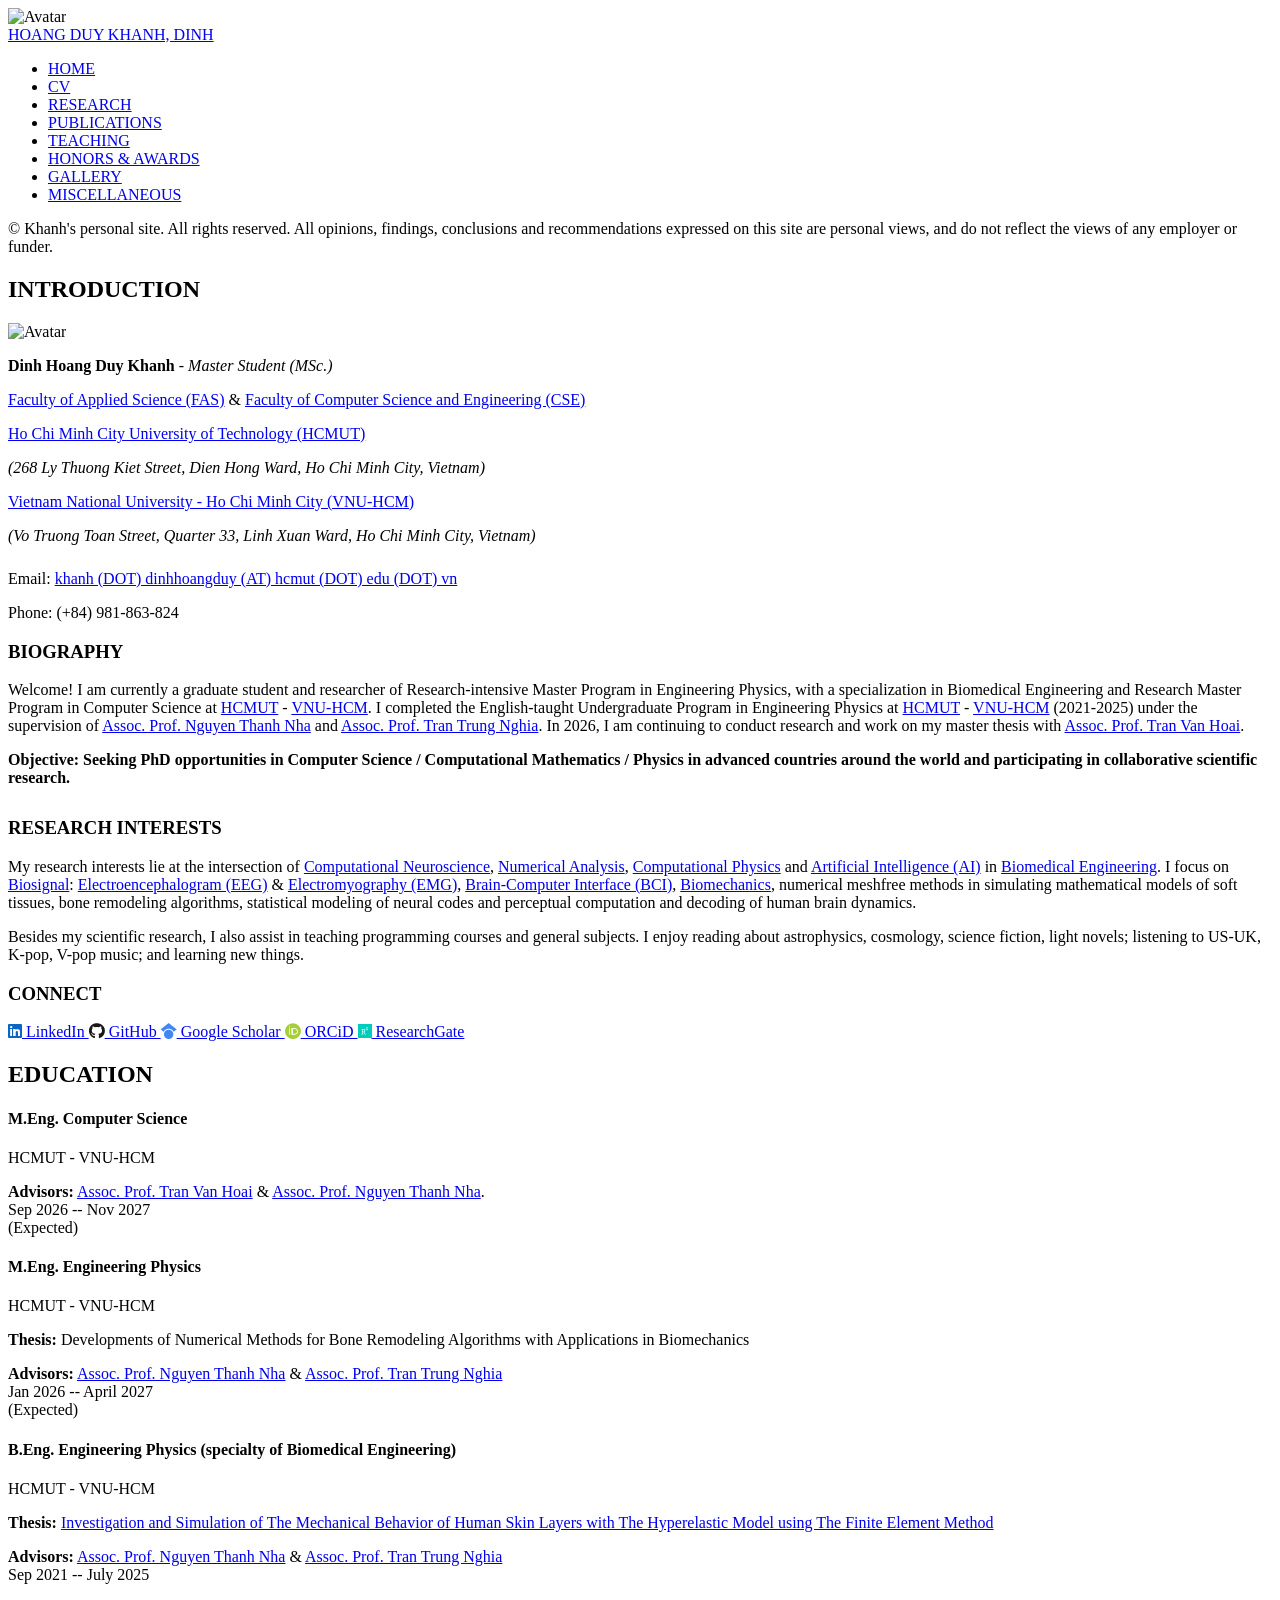
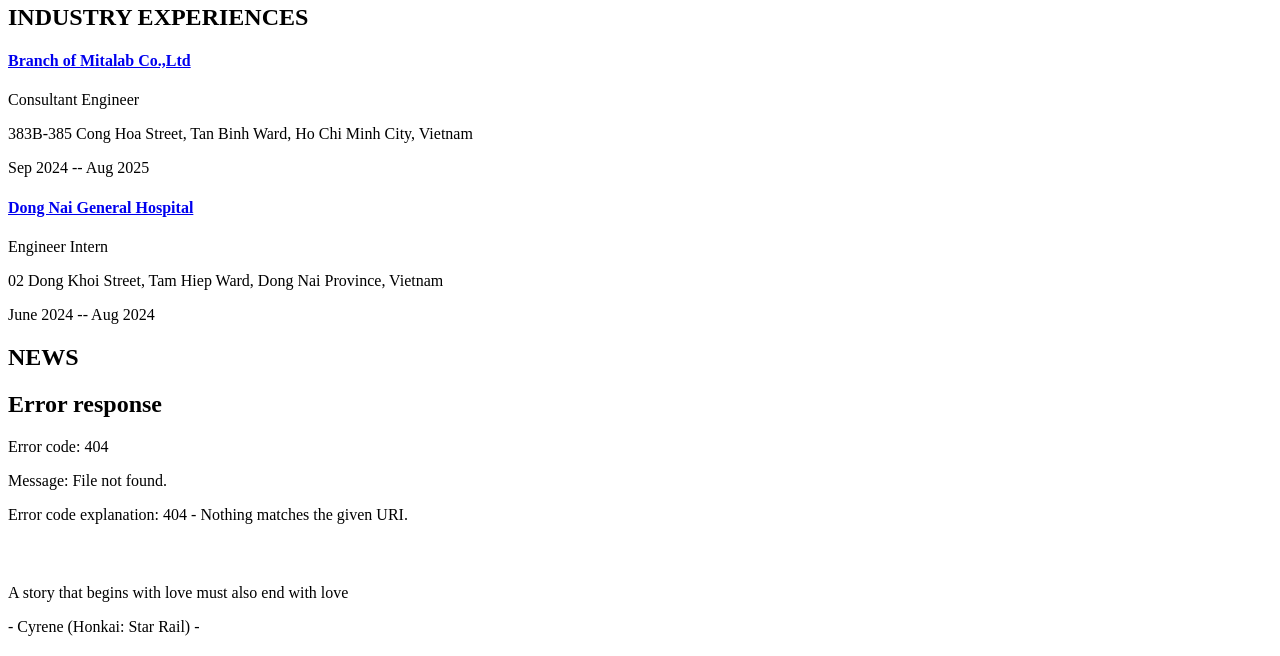
==== index.html @ 76426c6d "Update index.html" ====
<!DOCTYPE html>
<html lang="vi">
<head>
    <title>Hoang Duy Khanh Dinh's Homepage</title>
    <meta property="og:title" content="Hoang Duy Khanh Dinh">
    <meta property="og:site_name" content="Hoang Duy Khanh Dinh's Homepage">
    <meta property="og:type" content="website">
    <script type="application/ld+json">
    {
      "@context" : "https://schema.org",
      "@type" : "WebSite",
      "name" : "Hoang Duy Khanh Dinh",
      "url" : "https://khanhhoangduydinh.github.io/khanhhoangduydinh-website/"
    }
    </script>

    <link rel="icon" href="Images/avatar.jpg" type="image/jpeg">
    <meta name="google-site-verification" content="ZDkmX-LsKsqk2h9xInR3OyR_mqe6OgUbbP7GpZX4Vbw" />
    
    <link rel="stylesheet" href="https://cdnjs.cloudflare.com/ajax/libs/font-awesome/6.5.1/css/all.min.css">
    <link rel="stylesheet" href="style.css">
</head>
<body>

    <div class="wrapper">

        <header class="sidebar">
            <div class="sidebar-avatar">
                <img src="Images/avatar.jpg" alt="Avatar">
            </div>
            <div class="site-title">
                <a href="index.html">HOANG DUY KHANH, DINH</a>
            </div>
            
            <nav class="nav-menu">
                <ul>
                    <li><a href="index.html" class="active-menu">HOME</a></li>
                    <li><a href="cv.html">CV</a></li>
                    <li><a href="research.html">RESEARCH</a></li>
                    <li><a href="publications.html">PUBLICATIONS</a></li>
                    <li><a href="teaching.html">TEACHING</a></li>
                    <li><a href="awards.html">HONORS & AWARDS</a></li>
                    <li><a href="gallery.html">GALLERY</a></li>
                    <li><a href="miscellaneous.html">MISCELLANEOUS</a></li>
                </ul>
            </nav>

            <div class="sidebar-footer">
                <p>&copy; Khanh's personal site. All rights reserved. All opinions, findings, conclusions and recommendations expressed on this site are personal views, and do not reflect the views of any employer or funder.</p>
            </div>
        </header>

<main class="content">
            
            <section id="home" class="section">
                <h2 class="intro-title"><b>INTRODUCTION</b></h2>
                <div class="intro-container">
                    <div class="intro-avatar">
                        <img src="Images/Ava.jpg" alt="Avatar">
                    </div>
                    <div class="intro-content">
                        <p><b>Dinh Hoang Duy Khanh</b> - <i>Master Student (MSc.)</i></p>
                        <p><a href="https://fas.hcmut.edu.vn/"> Faculty of Applied Science (FAS)</a> & <a href="https://cse.hcmut.edu.vn/"> Faculty of Computer Science and Engineering (CSE)</a></p>
                        <p><a href="https://hcmut.edu.vn/en"> Ho Chi Minh City University of Technology (HCMUT)</a></p>
                        <p><i>(268 Ly Thuong Kiet Street, Dien Hong Ward, Ho Chi Minh City, Vietnam)</i></p>
                        <p><a href="https://vnuhcm.edu.vn/en"> Vietnam National University - Ho Chi Minh City (VNU-HCM)</a></p>
                        <p><i>(Vo Truong Toan Street, Quarter 33, Linh Xuan Ward, Ho Chi Minh City, Vietnam)</i></p>

                        <p style="margin-top: 25px;">
                            Email: <a href="mailto:khanh.dinhhoangduy@hcmut.edu.vn">khanh (DOT) dinhhoangduy (AT) hcmut (DOT) edu (DOT) vn</a>
                        </p>
                        <p>Phone: (+84) 981-863-824</p>
                    </div>
                </div>
            </section>
            
            <section id="biography" class="section">          
                <div class="bio-container">
                    <div class="bio-left-content">
                        <h3 class="bio-heading"><b>BIOGRAPHY</b></h3>
                        <p>
                            Welcome! I am currently a graduate student and researcher of Research-intensive Master Program in Engineering Physics, with a specialization in Biomedical Engineering and Research Master Program in Computer Science at <a href="https://hcmut.edu.vn/en">HCMUT</a> - <a href="https://vnuhcm.edu.vn/en"> VNU-HCM</a>. 
                            I completed the English-taught Undergraduate Program in Engineering Physics at <a href="https://hcmut.edu.vn/en">HCMUT</a> - <a href="https://vnuhcm.edu.vn/en"> VNU-HCM</a> (2021-2025) under the supervision of <a href="https://fas.hcmut.edu.vn/personnel/nhanguyen">Assoc. Prof. Nguyen Thanh Nha</a>
                            and <a href="https://fas.hcmut.edu.vn/personnel/ttnghia">Assoc. Prof. Tran Trung Nghia</a>. In 2026, I am continuing to conduct research and work on my master thesis with  <a href="https://scholar.google.com.vn/citations?user=V-UZo0kAAAAJ&hl=en">Assoc. Prof. Tran Van Hoai</a>.
                        </p>
                                    
                        <p>
                            <b>Objective: Seeking PhD opportunities in Computer Science / Computational Mathematics / Physics in advanced countries around the world and participating in collaborative scientific research.</b>
                        </p>
                        
                        <h3 class="bio-heading" style="margin-top: 30px !important;"><b>RESEARCH INTERESTS</b></h3>
                        <p>
                            My research interests lie at the intersection of <a href="https://en.wikipedia.org/wiki/Computational_neuroscience">Computational Neuroscience</a>, <a href="https://en.wikipedia.org/wiki/Numerical_analysis">Numerical Analysis</a>, 
                            <a href="https://en.wikipedia.org/wiki/Computational_physics">Computational Physics</a> and <a href="https://en.wikipedia.org/wiki/Artificial_intelligence">Artificial Intelligence (AI)</a> in <a href="https://en.wikipedia.org/wiki/Biomedical_engineering">Biomedical Engineering</a>. 
                                I focus on <a href="https://en.wikipedia.org/wiki/Biosignal">Biosignal</a>: <a href="https://en.wikipedia.org/wiki/Electroencephalogram">Electroencephalogram (EEG)</a> & <a href="https://en.wikipedia.org/wiki/Electromyography">Electromyography (EMG)</a>, 
                                <a href="https://en.wikipedia.org/wiki/Brain%E2%80%93computer_interface">Brain-Computer Interface (BCI)</a>, <a href="https://en.wikipedia.org/wiki/Biomechanics">Biomechanics</a>, numerical meshfree methods in simulating mathematical models of soft tissues, bone remodeling algorithms, 
                                statistical modeling of neural codes and perceptual computation and decoding of human brain dynamics.
                        </p>
            
                        <p>
                            Besides my scientific research, I also assist in teaching programming courses and general subjects. I enjoy reading about astrophysics, cosmology, science fiction, light novels; listening to US-UK, K-pop, V-pop music; and learning new things.
                        </p>
                    </div> 
                    
                    <div class="bio-right-connect">
                        <h3 class="bio-heading"><b>CONNECT</b></h3>
                        <div class="social-links-list">
                            <a href="https://www.linkedin.com/in/dinhhoangduykhanh2003/" target="_blank" class="social-item">
                                <i class="fab fa-linkedin" style="color: #0a66c2;"></i> LinkedIn
                            </a>
                            <a href="https://github.com/khanhhoangduydinh" target="_blank" class="social-item">
                                <i class="fab fa-github" style="color: #181717;"></i> GitHub
                            </a>
                            <a href="https://scholar.google.com/citations?user=mZ0qwZYAAAAJ&hl=vi&oi=ao" target="_blank" class="social-item">
                                <i class="fab fa-google-scholar" style="color: #4285f4;"></i> Google Scholar
                            </a>
                             <a href="https://orcid.org/0009-0006-5707-9161" target="_blank" class="social-item">
                                <i class="fab fa-orcid" style="color: #A6CE39;"></i> ORCiD
                            </a>
                            <a href="https://www.researchgate.net/profile/Duy-Khanh-Dinh-Hoang?ev=hdr_xprf" target="_blank" class="social-item">
                                <i class="fab fa-researchgate" style="color: #00ccbb;"></i> ResearchGate
                            </a>
                        </div>
                    </div> 
                </div>
            </section>
            
            <section id="education" class="section">
                <h2 class="section-title">EDUCATION</h2>
                
                <div class="edu-item">
                    <div class="edu-info">
                        <h4>M.Eng. Computer Science</h4>
                        <p class="edu-school">HCMUT - VNU-HCM</p>
                        <p class="edu-desc">
                        </p>
                        <div class="edu-desc advisor-wrapper">
                            <span class="advisor-label"><b>Advisors:</b></span>
                            <span class="advisor-names">
                            <a href="https://scholar.google.com.vn/citations?user=V-UZo0kAAAAJ&hl=en">Assoc. Prof. Tran Van Hoai</a> & <a href="https://fas.hcmut.edu.vn/personnel/nhanguyen">Assoc. Prof. Nguyen Thanh Nha</a>.
                            </span>
                        </div>
                    </div>
                    <div class="edu-date">
                        Sep 2026 -- Nov 2027 <br> (Expected)
                    </div>
                </div>
                
                <div class="edu-item">
                    <div class="edu-info">
                        <h4>M.Eng. Engineering Physics</h4>
                        <p class="edu-school">HCMUT - VNU-HCM</p>
                        <p class="edu-desc">
                        <b>Thesis:</b> Developments of Numerical Methods for Bone Remodeling Algorithms with Applications in Biomechanics
                        </p>
                        <div class="edu-desc advisor-wrapper">
                            <span class="advisor-label"><b>Advisors:</b></span>
                            <span class="advisor-names">
                            <a href="https://fas.hcmut.edu.vn/personnel/nhanguyen">Assoc. Prof. Nguyen Thanh Nha</a> & <a href="https://fas.hcmut.edu.vn/personnel/ttnghia">Assoc. Prof. Tran Trung Nghia</a>
                            </span>
                        </div>
                    </div>
                    <div class="edu-date">
                        Jan 2026 -- April 2027 <br> (Expected)
                    </div>
                </div>
                
                <div class="edu-item">
                    <div class="edu-info">
                        <h4>B.Eng. Engineering Physics (specialty of Biomedical Engineering)</h4>
                        <p class="edu-school">HCMUT - VNU-HCM</p>
                        <p class="edu-desc">
                        <b>Thesis:</b> <a href="Documents/Khanh_CP Final_V3.pdf" target="_blank"> Investigation and Simulation of The Mechanical Behavior of Human Skin Layers with The Hyperelastic Model using The Finite Element Method</a>
                        </p>
                        <div class="edu-desc advisor-wrapper">
                            <span class="advisor-label"><b>Advisors:</b></span>
                            <span class="advisor-names">
                            <a href="https://fas.hcmut.edu.vn/personnel/nhanguyen">Assoc. Prof. Nguyen Thanh Nha</a> & <a href="https://fas.hcmut.edu.vn/personnel/ttnghia">Assoc. Prof. Tran Trung Nghia</a>
                            </span>
                        </div>
                    </div>
                    <div class="edu-date">
                        Sep 2021 -- July 2025
                    </div>
                </div>
            </section>
            
            <section id="industry" class="section">
                <h2 class="section-title">INDUSTRY EXPERIENCES</h2>
                
                <div class="edu-item">
                    <div class="edu-info">
                        <h4><a href="https://www.mitalab.com/">Branch of Mitalab Co.,Ltd</a></h4>
                        <p class="edu-school">Consultant Engineer</p>
                        <p class="edu-desc">383B-385 Cong Hoa Street, Tan Binh Ward, Ho Chi Minh City, Vietnam</p>
                    </div>
                    <div class="edu-date">
                        Sep 2024 -- Aug 2025
                    </div>
                </div>
                
                <div class="edu-item">
                    <div class="edu-info">
                        <h4><a href="https://benhviendakhoadongnai.com/">Dong Nai General Hospital</a></h4>
                        <p class="edu-school">Engineer Intern</p>
                        <p class="edu-desc">02 Dong Khoi Street, Tam Hiep Ward, Dong Nai Province, Vietnam</p>
                    </div>
                    <div class="edu-date">
                        June 2024 -- Aug 2024
                    </div>
                </div>
            </section>
            
            <section id="news" class="section">          
                <h2 class="section-title">NEWS</h2>
                <div id="news-container">
                    <p><i>Loading news...</i></p>
                </div>
            </section>
            
            <div style="margin-top: 60px; margin-bottom: 20px;">
                <p class="caption">A story that begins with love must also end with love</p>
                <p class="caption caption-divider">- Cyrene (Honkai: Star Rail) -</p>
            </div>
            
        </main>
    </div>
<script>
        // Lệnh fetch sẽ gọi file news.html và nhét vào cái hộp news-container
        fetch('news.html')
            .then(response => response.text())
            .then(data => {
                document.getElementById('news-container').innerHTML = data;
            })
            .catch(error => {
                document.getElementById('news-container').innerHTML = "<p>Error loading news.</p>";
                console.error('Error fetching news:', error);
            });
    </script>
</body>
</html>
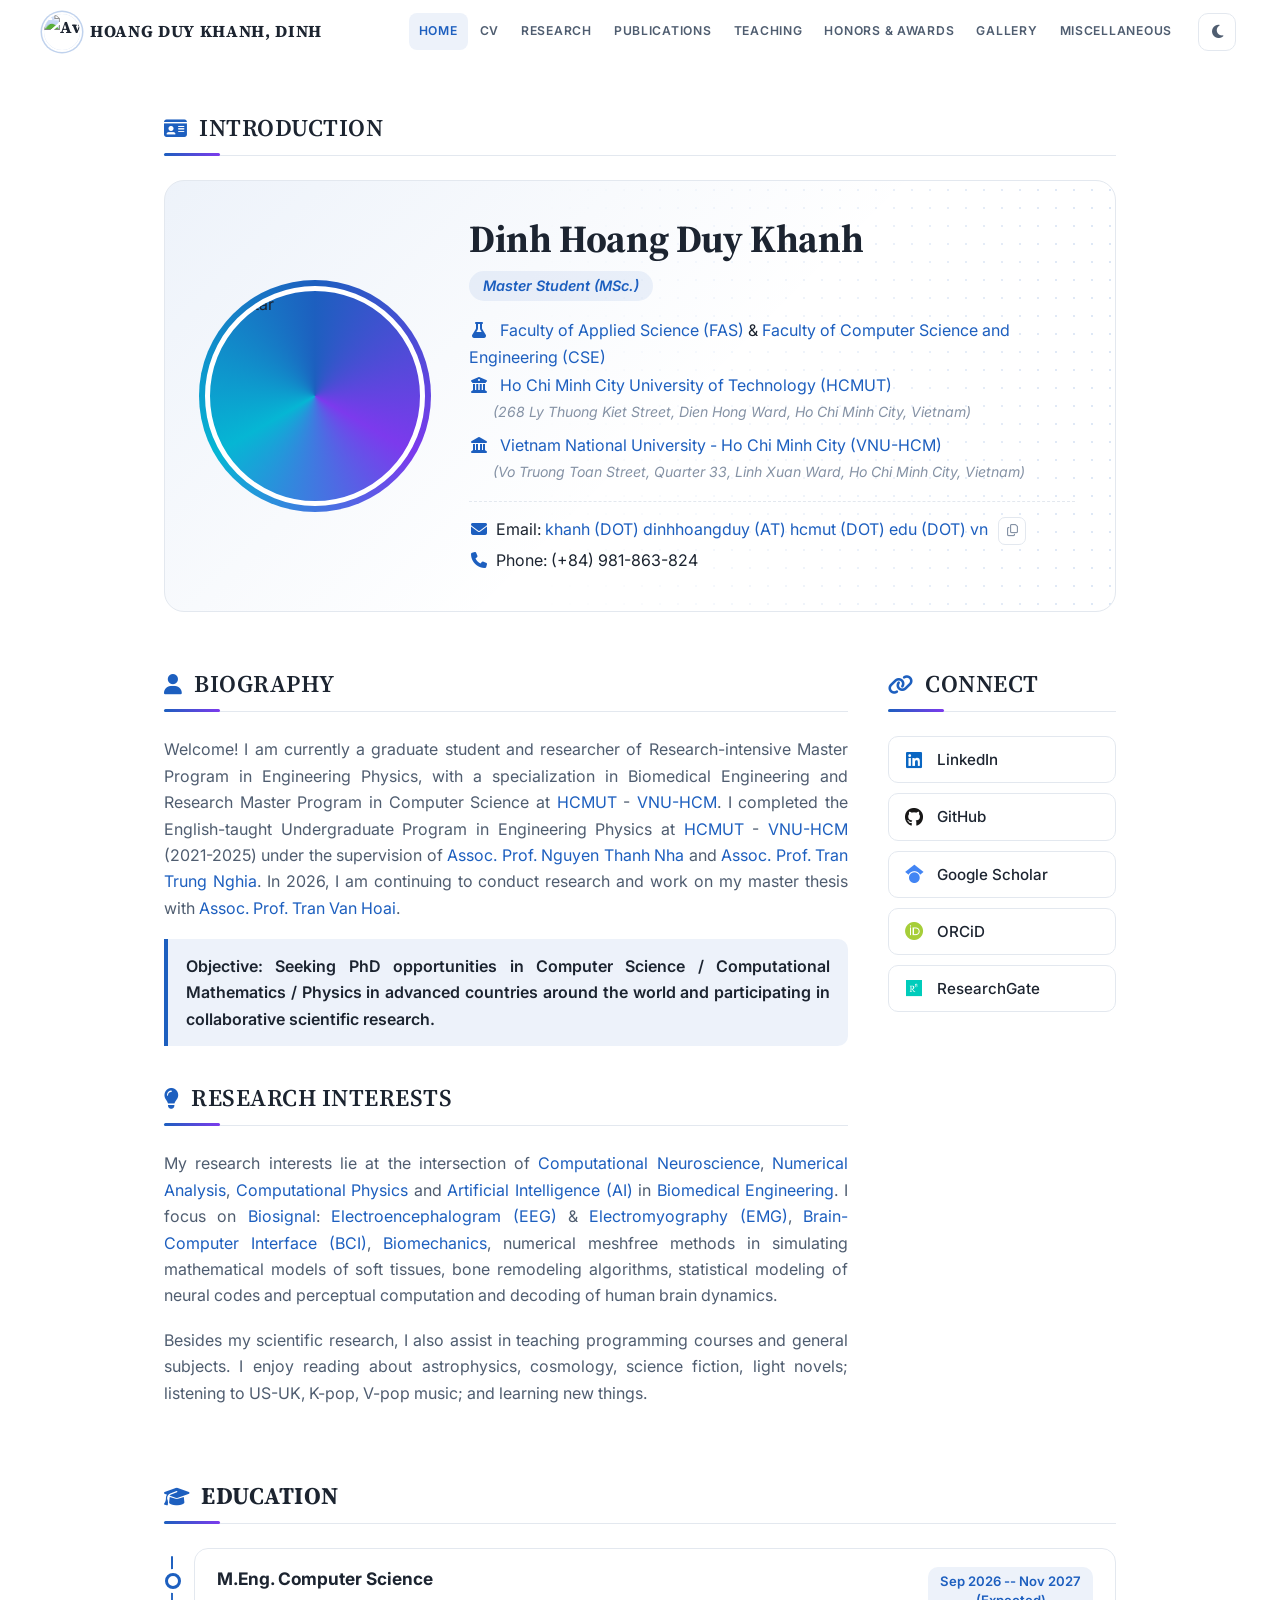
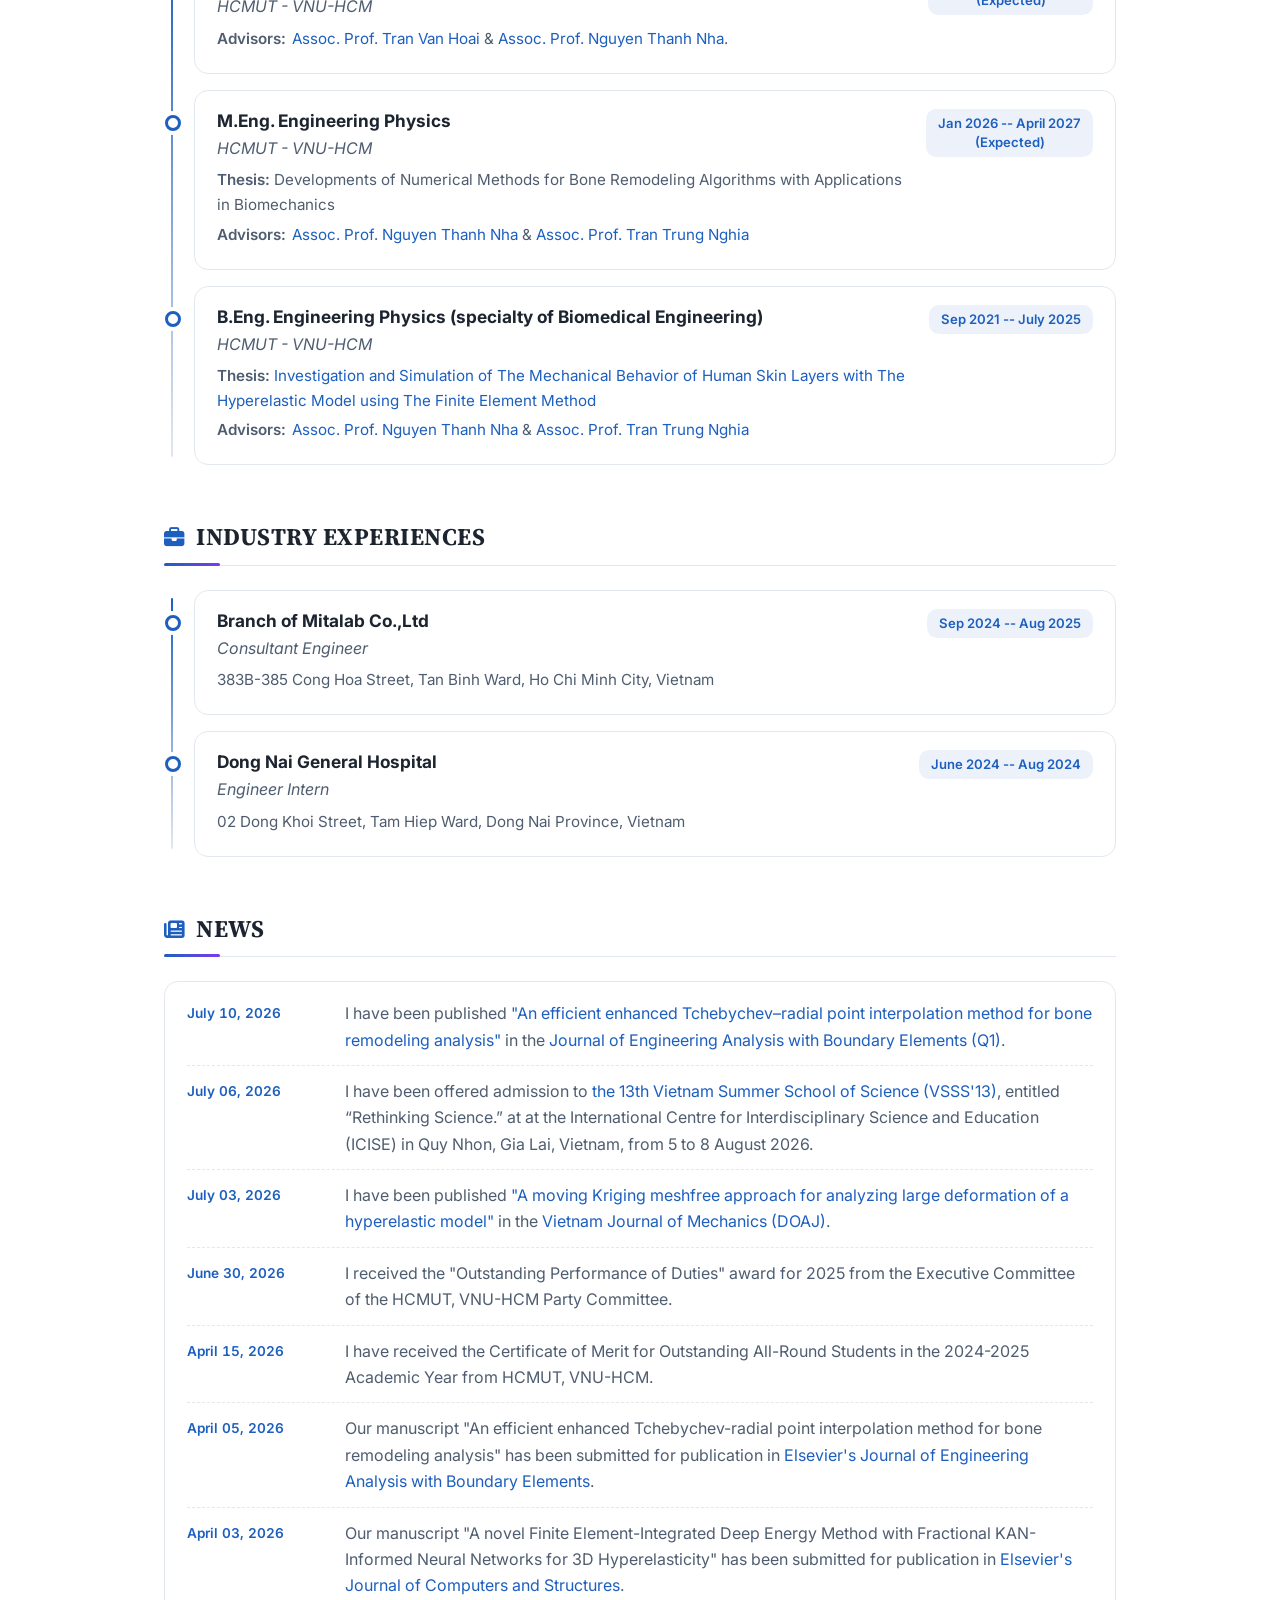
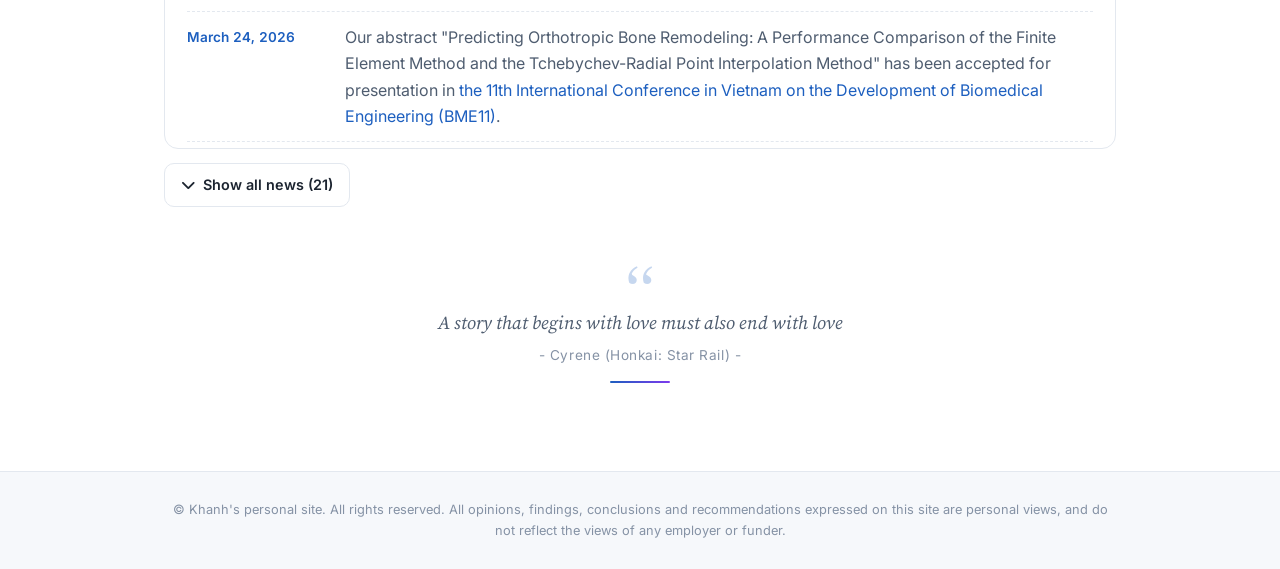
==== commit b027b9bc: "Modernize academic homepage: responsive navbar, dark mode, publication filters, and lightbox" ====
--- a/index.html
+++ b/index.html
@@ -1,243 +1,248 @@
-    <!DOCTYPE html>
-<html lang="vi">
-<head>
-    <title>Hoang Duy Khanh Dinh's Homepage</title>
-    <meta property="og:title" content="Hoang Duy Khanh Dinh">
-    <meta property="og:site_name" content="Hoang Duy Khanh Dinh's Homepage">
-    <meta property="og:type" content="website">
-    <script type="application/ld+json">
-    {
-      "@context" : "https://schema.org",
-      "@type" : "WebSite",
-      "name" : "Hoang Duy Khanh Dinh",
-      "url" : "https://khanhhoangduydinh.github.io/khanhhoangduydinh-website/"
-    }
-    </script>
-
-    <link rel="icon" href="Images/avatar.jpg" type="image/jpeg">
-    <meta name="google-site-verification" content="ZDkmX-LsKsqk2h9xInR3OyR_mqe6OgUbbP7GpZX4Vbw" />
-    
-    <link rel="stylesheet" href="https://cdnjs.cloudflare.com/ajax/libs/font-awesome/6.5.1/css/all.min.css">
-    <link rel="stylesheet" href="style.css">
-</head>
-<body>
-
-    <div class="wrapper">
-
-        <header class="sidebar">
-            <div class="sidebar-avatar">
-                <img src="Images/avatar.jpg" alt="Avatar">
-            </div>
-            <div class="site-title">
-                <a href="index.html">HOANG DUY KHANH, DINH</a>
-            </div>
-            
-            <nav class="nav-menu">
-                <ul>
-                    <li><a href="index.html" class="active-menu">HOME</a></li>
-                    <li><a href="cv.html">CV</a></li>
-                    <li><a href="research.html">RESEARCH</a></li>
-                    <li><a href="publications.html">PUBLICATIONS</a></li>
-                    <li><a href="teaching.html">TEACHING</a></li>
-                    <li><a href="awards.html">HONORS & AWARDS</a></li>
-                    <li><a href="gallery.html">GALLERY</a></li>
-                    <li><a href="miscellaneous.html">MISCELLANEOUS</a></li>
-                </ul>
-            </nav>
-
-            <div class="sidebar-footer">
-                <p>&copy; Khanh's personal site. All rights reserved. All opinions, findings, conclusions and recommendations expressed on this site are personal views, and do not reflect the views of any employer or funder.</p>
-            </div>
-        </header>
-
-<main class="content">
-            
-            <section id="home" class="section">
-                <h2 class="intro-title"><b>INTRODUCTION</b></h2>
-                <div class="intro-container">
-                    <div class="intro-avatar">
-                        <img src="Images/Ava.jpg" alt="Avatar">
-                    </div>
-                    <div class="intro-content">
-                        <p><b>Dinh Hoang Duy Khanh</b> - <i>Master Student (MSc.)</i></p>
-                        <p><a href="https://fas.hcmut.edu.vn/"> Faculty of Applied Science (FAS)</a> & <a href="https://cse.hcmut.edu.vn/"> Faculty of Computer Science and Engineering (CSE)</a></p>
-                        <p><a href="https://hcmut.edu.vn/en"> Ho Chi Minh City University of Technology (HCMUT)</a></p>
-                        <p><i>(268 Ly Thuong Kiet Street, Dien Hong Ward, Ho Chi Minh City, Vietnam)</i></p>
-                        <p><a href="https://vnuhcm.edu.vn/en"> Vietnam National University - Ho Chi Minh City (VNU-HCM)</a></p>
-                        <p><i>(Vo Truong Toan Street, Quarter 33, Linh Xuan Ward, Ho Chi Minh City, Vietnam)</i></p>
-
-                        <p style="margin-top: 25px;">
-                            Email: <a href="mailto:khanh.dinhhoangduy@hcmut.edu.vn">khanh (DOT) dinhhoangduy (AT) hcmut (DOT) edu (DOT) vn</a>
-                        </p>
-                        <p>Phone: (+84) 981-863-824</p>
-                    </div>
-                </div>
-            </section>
-            
-            <section id="biography" class="section">          
-                <div class="bio-container">
-                    <div class="bio-left-content">
-                        <h3 class="bio-heading"><b>BIOGRAPHY</b></h3>
-                        <p>
-                            Welcome! I am currently a graduate student and researcher of Research-intensive Master Program in Engineering Physics, with a specialization in Biomedical Engineering and Research Master Program in Computer Science at <a href="https://hcmut.edu.vn/en">HCMUT</a> - <a href="https://vnuhcm.edu.vn/en"> VNU-HCM</a>. 
-                            I completed the English-taught Undergraduate Program in Engineering Physics at <a href="https://hcmut.edu.vn/en">HCMUT</a> - <a href="https://vnuhcm.edu.vn/en"> VNU-HCM</a> (2021-2025) under the supervision of <a href="https://fas.hcmut.edu.vn/personnel/nhanguyen">Assoc. Prof. Nguyen Thanh Nha</a>
-                            and <a href="https://fas.hcmut.edu.vn/personnel/ttnghia">Assoc. Prof. Tran Trung Nghia</a>. In 2026, I am continuing to conduct research and work on my master thesis with  <a href="https://scholar.google.com.vn/citations?user=V-UZo0kAAAAJ&hl=en">Assoc. Prof. Tran Van Hoai</a>.
-                        </p>
-                                    
-                        <p>
-                            <b>Objective: Seeking PhD opportunities in Computer Science / Computational Mathematics / Physics in advanced countries around the world and participating in collaborative scientific research.</b>
-                        </p>
-                        
-                        <h3 class="bio-heading" style="margin-top: 30px !important;"><b>RESEARCH INTERESTS</b></h3>
-                        <p>
-                            My research interests lie at the intersection of <a href="https://en.wikipedia.org/wiki/Computational_neuroscience">Computational Neuroscience</a>, <a href="https://en.wikipedia.org/wiki/Numerical_analysis">Numerical Analysis</a>, 
-                            <a href="https://en.wikipedia.org/wiki/Computational_physics">Computational Physics</a> and <a href="https://en.wikipedia.org/wiki/Artificial_intelligence">Artificial Intelligence (AI)</a> in <a href="https://en.wikipedia.org/wiki/Biomedical_engineering">Biomedical Engineering</a>. 
-                                I focus on <a href="https://en.wikipedia.org/wiki/Biosignal">Biosignal</a>: <a href="https://en.wikipedia.org/wiki/Electroencephalogram">Electroencephalogram (EEG)</a> & <a href="https://en.wikipedia.org/wiki/Electromyography">Electromyography (EMG)</a>, 
-                                <a href="https://en.wikipedia.org/wiki/Brain%E2%80%93computer_interface">Brain-Computer Interface (BCI)</a>, <a href="https://en.wikipedia.org/wiki/Biomechanics">Biomechanics</a>, numerical meshfree methods in simulating mathematical models of soft tissues, bone remodeling algorithms, 
-                                statistical modeling of neural codes and perceptual computation and decoding of human brain dynamics.
-                        </p>
-            
-                        <p>
-                            Besides my scientific research, I also assist in teaching programming courses and general subjects. I enjoy reading about astrophysics, cosmology, science fiction, light novels; listening to US-UK, K-pop, V-pop music; and learning new things.
-                        </p>
-                    </div> 
-                    
-                    <div class="bio-right-connect">
-                        <h3 class="bio-heading"><b>CONNECT</b></h3>
-                        <div class="social-links-list">
-                            <a href="https://www.linkedin.com/in/dinhhoangduykhanh2003/" target="_blank" class="social-item">
-                                <i class="fab fa-linkedin" style="color: #0a66c2;"></i> LinkedIn
-                            </a>
-                            <a href="https://github.com/khanhhoangduydinh" target="_blank" class="social-item">
-                                <i class="fab fa-github" style="color: #181717;"></i> GitHub
-                            </a>
-                            <a href="https://scholar.google.com/citations?user=mZ0qwZYAAAAJ&hl=vi&oi=ao" target="_blank" class="social-item">
-                                <i class="fab fa-google-scholar" style="color: #4285f4;"></i> Google Scholar
-                            </a>
-                             <a href="https://orcid.org/0009-0006-5707-9161" target="_blank" class="social-item">
-                                <i class="fab fa-orcid" style="color: #A6CE39;"></i> ORCiD
-                            </a>
-                            <a href="https://www.researchgate.net/profile/Duy-Khanh-Dinh-Hoang?ev=hdr_xprf" target="_blank" class="social-item">
-                                <i class="fab fa-researchgate" style="color: #00ccbb;"></i> ResearchGate
-                            </a>
-                        </div>
-                    </div> 
-                </div>
-            </section>
-            
-            <section id="education" class="section">
-                <h2 class="section-title">EDUCATION</h2>
-                
-                <div class="edu-item">
-                    <div class="edu-info">
-                        <h4>M.Eng. Computer Science</h4>
-                        <p class="edu-school">HCMUT - VNU-HCM</p>
-                        <p class="edu-desc">
-                        </p>
-                        <div class="edu-desc advisor-wrapper">
-                            <span class="advisor-label"><b>Advisors:</b></span>
-                            <span class="advisor-names">
-                            <a href="https://scholar.google.com.vn/citations?user=V-UZo0kAAAAJ&hl=en">Assoc. Prof. Tran Van Hoai</a> & <a href="https://fas.hcmut.edu.vn/personnel/nhanguyen">Assoc. Prof. Nguyen Thanh Nha</a>.
-                            </span>
-                        </div>
-                    </div>
-                    <div class="edu-date">
-                        Sep 2026 -- Nov 2027 <br> (Expected)
-                    </div>
-                </div>
-                
-                <div class="edu-item">
-                    <div class="edu-info">
-                        <h4>M.Eng. Engineering Physics</h4>
-                        <p class="edu-school">HCMUT - VNU-HCM</p>
-                        <p class="edu-desc">
-                        <b>Thesis:</b> Developments of Numerical Methods for Bone Remodeling Algorithms with Applications in Biomechanics
-                        </p>
-                        <div class="edu-desc advisor-wrapper">
-                            <span class="advisor-label"><b>Advisors:</b></span>
-                            <span class="advisor-names">
-                            <a href="https://fas.hcmut.edu.vn/personnel/nhanguyen">Assoc. Prof. Nguyen Thanh Nha</a> & <a href="https://fas.hcmut.edu.vn/personnel/ttnghia">Assoc. Prof. Tran Trung Nghia</a>
-                            </span>
-                        </div>
-                    </div>
-                    <div class="edu-date">
-                        Jan 2026 -- April 2027 <br> (Expected)
-                    </div>
-                </div>
-                
-                <div class="edu-item">
-                    <div class="edu-info">
-                        <h4>B.Eng. Engineering Physics (specialty of Biomedical Engineering)</h4>
-                        <p class="edu-school">HCMUT - VNU-HCM</p>
-                        <p class="edu-desc">
-                        <b>Thesis:</b> <a href="Documents/Khanh_CP Final_V3.pdf" target="_blank"> Investigation and Simulation of The Mechanical Behavior of Human Skin Layers with The Hyperelastic Model using The Finite Element Method</a>
-                        </p>
-                        <div class="edu-desc advisor-wrapper">
-                            <span class="advisor-label"><b>Advisors:</b></span>
-                            <span class="advisor-names">
-                            <a href="https://fas.hcmut.edu.vn/personnel/nhanguyen">Assoc. Prof. Nguyen Thanh Nha</a> & <a href="https://fas.hcmut.edu.vn/personnel/ttnghia">Assoc. Prof. Tran Trung Nghia</a>
-                            </span>
-                        </div>
-                    </div>
-                    <div class="edu-date">
-                        Sep 2021 -- July 2025
-                    </div>
-                </div>
-            </section>
-            
-            <section id="industry" class="section">
-                <h2 class="section-title">INDUSTRY EXPERIENCES</h2>
-                
-                <div class="edu-item">
-                    <div class="edu-info">
-                        <h4><a href="https://www.mitalab.com/">Branch of Mitalab Co.,Ltd</a></h4>
-                        <p class="edu-school">Consultant Engineer</p>
-                        <p class="edu-desc">383B-385 Cong Hoa Street, Tan Binh Ward, Ho Chi Minh City, Vietnam</p>
-                    </div>
-                    <div class="edu-date">
-                        Sep 2024 -- Aug 2025
-                    </div>
-                </div>
-                
-                <div class="edu-item">
-                    <div class="edu-info">
-                        <h4><a href="https://benhviendakhoadongnai.com/">Dong Nai General Hospital</a></h4>
-                        <p class="edu-school">Engineer Intern</p>
-                        <p class="edu-desc">02 Dong Khoi Street, Tam Hiep Ward, Dong Nai Province, Vietnam</p>
-                    </div>
-                    <div class="edu-date">
-                        June 2024 -- Aug 2024
-                    </div>
-                </div>
-            </section>
-            
-            <section id="news" class="section">          
-                <h2 class="section-title">NEWS</h2>
-                <div id="news-container">
-                    <p><i>Loading news...</i></p>
-                </div>
-            </section>
-            
-            <div style="margin-top: 60px; margin-bottom: 20px;">
-                <p class="caption">A story that begins with love must also end with love</p>
-                <p class="caption caption-divider">- Cyrene (Honkai: Star Rail) -</p>
-            </div>
-            
-        </main>
-    </div>
-<script>
-        // Lệnh fetch sẽ gọi file news.html và nhét vào cái hộp news-container
-        fetch('news.html')
-            .then(response => response.text())
-            .then(data => {
-                document.getElementById('news-container').innerHTML = data;
-            })
-            .catch(error => {
-                document.getElementById('news-container').innerHTML = "<p>Error loading news.</p>";
-                console.error('Error fetching news:', error);
-            });
-    </script>
-</body>
-</html>
-
-
+<!DOCTYPE html>
+<html lang="en">
+<head>
+    <meta charset="UTF-8">
+    <meta name="viewport" content="width=device-width, initial-scale=1.0">
+    <title>Hoang Duy Khanh Dinh's Homepage</title>
+    <meta property="og:title" content="Hoang Duy Khanh Dinh">
+    <meta property="og:site_name" content="Hoang Duy Khanh Dinh's Homepage">
+    <meta property="og:type" content="website">
+    <script type="application/ld+json">
+    {
+      "@context" : "https://schema.org",
+      "@type" : "WebSite",
+      "name" : "Hoang Duy Khanh Dinh",
+      "url" : "https://khanhhoangduydinh.github.io/khanhhoangduydinh-website/"
+    }
+    </script>
+
+    <link rel="icon" href="Images/avatar.jpg" type="image/jpeg">
+    <meta name="google-site-verification" content="ZDkmX-LsKsqk2h9xInR3OyR_mqe6OgUbbP7GpZX4Vbw" />
+
+    <!-- Apply saved (or system) theme before first paint to avoid a flash -->
+    <script>(function(){var d=document.documentElement,t=null;try{t=localStorage.getItem('theme');}catch(e){}if(!t){t=window.matchMedia&&window.matchMedia('(prefers-color-scheme: dark)').matches?'dark':'light';}d.setAttribute('data-theme',t);d.classList.add('js');})();</script>
+    <link rel="preconnect" href="https://fonts.googleapis.com">
+    <link rel="preconnect" href="https://fonts.gstatic.com" crossorigin>
+    <link rel="stylesheet" href="https://fonts.googleapis.com/css2?family=Inter:wght@400..700&family=Source+Serif+4:ital,opsz,wght@0,8..60,400..700;1,8..60,400..700&display=swap">
+    <link rel="stylesheet" href="https://cdnjs.cloudflare.com/ajax/libs/font-awesome/6.5.1/css/all.min.css">
+    <link rel="stylesheet" href="style.css?v=2">
+    <script src="main.js?v=2" defer></script>
+</head>
+<body>
+
+    <header class="site-header">
+        <div class="nav-inner">
+            <a class="brand" href="index.html">
+                <img src="Images/avatar.jpg" alt="Avatar">
+                <span>HOANG DUY KHANH, DINH</span>
+            </a>
+            <nav class="nav-menu" id="nav-menu" aria-label="Main navigation">
+                <ul>
+                    <li><a href="index.html" class="active-menu" aria-current="page">HOME</a></li>
+                    <li><a href="cv.html">CV</a></li>
+                    <li><a href="research.html">RESEARCH</a></li>
+                    <li><a href="publications.html">PUBLICATIONS</a></li>
+                    <li><a href="teaching.html">TEACHING</a></li>
+                    <li><a href="awards.html">HONORS &amp; AWARDS</a></li>
+                    <li><a href="gallery.html">GALLERY</a></li>
+                    <li><a href="miscellaneous.html">MISCELLANEOUS</a></li>
+                </ul>
+            </nav>
+            <div class="nav-actions">
+                <button class="icon-btn" id="theme-toggle" aria-label="Toggle dark mode"><i class="fa-solid fa-moon"></i></button>
+                <button class="icon-btn nav-toggle" id="nav-toggle" aria-label="Open menu" aria-expanded="false" aria-controls="nav-menu"><i class="fa-solid fa-bars"></i></button>
+            </div>
+        </div>
+        <div class="progress-bar" id="progress-bar"></div>
+    </header>
+
+    <main class="content">
+
+        <section id="home" class="section">
+            <h2 class="section-title intro-title"><i class="fa-solid fa-id-card title-icon"></i><b>INTRODUCTION</b></h2>
+            <div class="intro-container">
+                <div class="intro-avatar">
+                    <img src="Images/Ava.jpg" alt="Avatar">
+                </div>
+                <div class="intro-content">
+                    <h1 class="hero-name">Dinh Hoang Duy Khanh</h1>
+                    <p class="hero-role"><i>Master Student (MSc.)</i></p>
+                    <p><i class="fa-solid fa-flask icon"></i><a href="https://fas.hcmut.edu.vn/"> Faculty of Applied Science (FAS)</a> &amp; <a href="https://cse.hcmut.edu.vn/"> Faculty of Computer Science and Engineering (CSE)</a></p>
+                    <p><i class="fa-solid fa-building-columns icon"></i><a href="https://hcmut.edu.vn/en"> Ho Chi Minh City University of Technology (HCMUT)</a></p>
+                    <p class="addr"><i>(268 Ly Thuong Kiet Street, Dien Hong Ward, Ho Chi Minh City, Vietnam)</i></p>
+                    <p><i class="fa-solid fa-landmark icon"></i><a href="https://vnuhcm.edu.vn/en"> Vietnam National University - Ho Chi Minh City (VNU-HCM)</a></p>
+                    <p class="addr"><i>(Vo Truong Toan Street, Quarter 33, Linh Xuan Ward, Ho Chi Minh City, Vietnam)</i></p>
+
+                    <div class="contact-list">
+                        <p>
+                            <i class="fa-solid fa-envelope icon"></i>Email: <a href="mailto:khanh.dinhhoangduy@hcmut.edu.vn">khanh (DOT) dinhhoangduy (AT) hcmut (DOT) edu (DOT) vn</a>
+                            <button class="copy-btn" data-copy="khanh.dinhhoangduy@hcmut.edu.vn" aria-label="Copy email address" title="Copy email address"><i class="fa-regular fa-copy"></i></button>
+                        </p>
+                        <p><i class="fa-solid fa-phone icon"></i>Phone: (+84) 981-863-824</p>
+                    </div>
+                </div>
+            </div>
+        </section>
+
+        <section id="biography" class="section">
+            <div class="bio-container">
+                <div class="bio-left-content">
+                    <h3 class="bio-heading"><i class="fa-solid fa-user title-icon"></i><b>BIOGRAPHY</b></h3>
+                    <p>
+                        Welcome! I am currently a graduate student and researcher of Research-intensive Master Program in Engineering Physics, with a specialization in Biomedical Engineering and Research Master Program in Computer Science at <a href="https://hcmut.edu.vn/en">HCMUT</a> - <a href="https://vnuhcm.edu.vn/en"> VNU-HCM</a>.
+                        I completed the English-taught Undergraduate Program in Engineering Physics at <a href="https://hcmut.edu.vn/en">HCMUT</a> - <a href="https://vnuhcm.edu.vn/en"> VNU-HCM</a> (2021-2025) under the supervision of <a href="https://fas.hcmut.edu.vn/personnel/nhanguyen">Assoc. Prof. Nguyen Thanh Nha</a>
+                        and <a href="https://fas.hcmut.edu.vn/personnel/ttnghia">Assoc. Prof. Tran Trung Nghia</a>. In 2026, I am continuing to conduct research and work on my master thesis with  <a href="https://scholar.google.com.vn/citations?user=V-UZo0kAAAAJ&amp;hl=en">Assoc. Prof. Tran Van Hoai</a>.
+                    </p>
+
+                    <p class="callout">
+                        <b>Objective: Seeking PhD opportunities in Computer Science / Computational Mathematics / Physics in advanced countries around the world and participating in collaborative scientific research.</b>
+                    </p>
+
+                    <h3 class="bio-heading spaced"><i class="fa-solid fa-lightbulb title-icon"></i><b>RESEARCH INTERESTS</b></h3>
+                    <p>
+                        My research interests lie at the intersection of <a href="https://en.wikipedia.org/wiki/Computational_neuroscience">Computational Neuroscience</a>, <a href="https://en.wikipedia.org/wiki/Numerical_analysis">Numerical Analysis</a>,
+                        <a href="https://en.wikipedia.org/wiki/Computational_physics">Computational Physics</a> and <a href="https://en.wikipedia.org/wiki/Artificial_intelligence">Artificial Intelligence (AI)</a> in <a href="https://en.wikipedia.org/wiki/Biomedical_engineering">Biomedical Engineering</a>.
+                            I focus on <a href="https://en.wikipedia.org/wiki/Biosignal">Biosignal</a>: <a href="https://en.wikipedia.org/wiki/Electroencephalogram">Electroencephalogram (EEG)</a> &amp; <a href="https://en.wikipedia.org/wiki/Electromyography">Electromyography (EMG)</a>,
+                            <a href="https://en.wikipedia.org/wiki/Brain%E2%80%93computer_interface">Brain-Computer Interface (BCI)</a>, <a href="https://en.wikipedia.org/wiki/Biomechanics">Biomechanics</a>, numerical meshfree methods in simulating mathematical models of soft tissues, bone remodeling algorithms,
+                            statistical modeling of neural codes and perceptual computation and decoding of human brain dynamics.
+                    </p>
+
+                    <p>
+                        Besides my scientific research, I also assist in teaching programming courses and general subjects. I enjoy reading about astrophysics, cosmology, science fiction, light novels; listening to US-UK, K-pop, V-pop music; and learning new things.
+                    </p>
+                </div>
+
+                <aside class="bio-right-connect">
+                    <h3 class="bio-heading"><i class="fa-solid fa-link title-icon"></i><b>CONNECT</b></h3>
+                    <div class="social-links-list">
+                        <a href="https://www.linkedin.com/in/dinhhoangduykhanh2003/" target="_blank" rel="noopener" class="social-item">
+                            <i class="fab fa-linkedin brand-linkedin"></i> LinkedIn
+                        </a>
+                        <a href="https://github.com/khanhhoangduydinh" target="_blank" rel="noopener" class="social-item">
+                            <i class="fab fa-github brand-github"></i> GitHub
+                        </a>
+                        <a href="https://scholar.google.com/citations?user=mZ0qwZYAAAAJ&amp;hl=vi&amp;oi=ao" target="_blank" rel="noopener" class="social-item">
+                            <i class="fab fa-google-scholar brand-scholar"></i> Google Scholar
+                        </a>
+                        <a href="https://orcid.org/0009-0006-5707-9161" target="_blank" rel="noopener" class="social-item">
+                            <i class="fab fa-orcid brand-orcid"></i> ORCiD
+                        </a>
+                        <a href="https://www.researchgate.net/profile/Duy-Khanh-Dinh-Hoang?ev=hdr_xprf" target="_blank" rel="noopener" class="social-item">
+                            <i class="fab fa-researchgate brand-researchgate"></i> ResearchGate
+                        </a>
+                    </div>
+                </aside>
+            </div>
+        </section>
+
+        <section id="education" class="section">
+            <h2 class="section-title"><i class="fa-solid fa-graduation-cap title-icon"></i>EDUCATION</h2>
+
+            <div class="timeline">
+                <div class="edu-item">
+                    <div class="edu-info">
+                        <h4>M.Eng. Computer Science</h4>
+                        <p class="edu-school">HCMUT - VNU-HCM</p>
+                        <p class="edu-desc"></p>
+                        <div class="edu-desc advisor-wrapper">
+                            <span class="advisor-label"><b>Advisors:</b></span>
+                            <span class="advisor-names">
+                            <a href="https://scholar.google.com.vn/citations?user=V-UZo0kAAAAJ&amp;hl=en">Assoc. Prof. Tran Van Hoai</a> &amp; <a href="https://fas.hcmut.edu.vn/personnel/nhanguyen">Assoc. Prof. Nguyen Thanh Nha</a>.
+                            </span>
+                        </div>
+                    </div>
+                    <div class="edu-date">
+                        Sep 2026 -- Nov 2027 <br> (Expected)
+                    </div>
+                </div>
+
+                <div class="edu-item">
+                    <div class="edu-info">
+                        <h4>M.Eng. Engineering Physics</h4>
+                        <p class="edu-school">HCMUT - VNU-HCM</p>
+                        <p class="edu-desc">
+                        <b>Thesis:</b> Developments of Numerical Methods for Bone Remodeling Algorithms with Applications in Biomechanics
+                        </p>
+                        <div class="edu-desc advisor-wrapper">
+                            <span class="advisor-label"><b>Advisors:</b></span>
+                            <span class="advisor-names">
+                            <a href="https://fas.hcmut.edu.vn/personnel/nhanguyen">Assoc. Prof. Nguyen Thanh Nha</a> &amp; <a href="https://fas.hcmut.edu.vn/personnel/ttnghia">Assoc. Prof. Tran Trung Nghia</a>
+                            </span>
+                        </div>
+                    </div>
+                    <div class="edu-date">
+                        Jan 2026 -- April 2027 <br> (Expected)
+                    </div>
+                </div>
+
+                <div class="edu-item">
+                    <div class="edu-info">
+                        <h4>B.Eng. Engineering Physics (specialty of Biomedical Engineering)</h4>
+                        <p class="edu-school">HCMUT - VNU-HCM</p>
+                        <p class="edu-desc">
+                        <b>Thesis:</b> <a href="Documents/Khanh_CP Final_V3.pdf" target="_blank"> Investigation and Simulation of The Mechanical Behavior of Human Skin Layers with The Hyperelastic Model using The Finite Element Method</a>
+                        </p>
+                        <div class="edu-desc advisor-wrapper">
+                            <span class="advisor-label"><b>Advisors:</b></span>
+                            <span class="advisor-names">
+                            <a href="https://fas.hcmut.edu.vn/personnel/nhanguyen">Assoc. Prof. Nguyen Thanh Nha</a> &amp; <a href="https://fas.hcmut.edu.vn/personnel/ttnghia">Assoc. Prof. Tran Trung Nghia</a>
+                            </span>
+                        </div>
+                    </div>
+                    <div class="edu-date">
+                        Sep 2021 -- July 2025
+                    </div>
+                </div>
+            </div>
+        </section>
+
+        <section id="industry" class="section">
+            <h2 class="section-title"><i class="fa-solid fa-briefcase title-icon"></i>INDUSTRY EXPERIENCES</h2>
+
+            <div class="timeline">
+                <div class="edu-item">
+                    <div class="edu-info">
+                        <h4><a href="https://www.mitalab.com/">Branch of Mitalab Co.,Ltd</a></h4>
+                        <p class="edu-school">Consultant Engineer</p>
+                        <p class="edu-desc">383B-385 Cong Hoa Street, Tan Binh Ward, Ho Chi Minh City, Vietnam</p>
+                    </div>
+                    <div class="edu-date">
+                        Sep 2024 -- Aug 2025
+                    </div>
+                </div>
+
+                <div class="edu-item">
+                    <div class="edu-info">
+                        <h4><a href="https://benhviendakhoadongnai.com/">Dong Nai General Hospital</a></h4>
+                        <p class="edu-school">Engineer Intern</p>
+                        <p class="edu-desc">02 Dong Khoi Street, Tam Hiep Ward, Dong Nai Province, Vietnam</p>
+                    </div>
+                    <div class="edu-date">
+                        June 2024 -- Aug 2024
+                    </div>
+                </div>
+            </div>
+        </section>
+
+        <section id="news" class="section">
+            <h2 class="section-title"><i class="fa-solid fa-newspaper title-icon"></i>NEWS</h2>
+            <div id="news-container">
+                <p><i>Loading news...</i></p>
+            </div>
+        </section>
+
+        <div class="page-quote">
+            <p class="caption">A story that begins with love must also end with love</p>
+            <p class="caption caption-divider">- Cyrene (Honkai: Star Rail) -</p>
+        </div>
+
+    </main>
+
+    <footer class="site-footer">
+        <div class="footer-inner">
+            <p>&copy; Khanh's personal site. All rights reserved. All opinions, findings, conclusions and recommendations expressed on this site are personal views, and do not reflect the views of any employer or funder.</p>
+        </div>
+    </footer>
+
+</body>
+</html>
--- a/style.css
+++ b/style.css
@@ -0,0 +1,1621 @@
+/* =========================================
+   0. DESIGN TOKENS (LIGHT / DARK THEME)
+========================================= */
+:root {
+    --bg: #ffffff;
+    --bg-soft: #f6f8fb;
+    --surface: #ffffff;
+    --border: #e3e8ef;
+    --text: #1c2430;
+    --text-muted: #4f5d70;
+    --text-faint: #8592a5;
+    --accent: #1d5fbf;
+    --accent-strong: #154a96;
+    --accent-2: #7c3aed;
+    --accent-soft: rgba(29, 95, 191, 0.08);
+    --accent-ring: rgba(29, 95, 191, 0.28);
+    --on-accent: #ffffff;
+    --danger: #c62828;
+    --danger-soft: rgba(198, 40, 40, 0.08);
+    --teal: #0f766e;
+    --teal-soft: rgba(15, 118, 110, 0.1);
+    --amber: #b45309;
+    --amber-soft: rgba(180, 83, 9, 0.1);
+    --header-bg: rgba(255, 255, 255, 0.82);
+    --shadow-sm: 0 1px 2px rgba(16, 24, 40, 0.05);
+    --shadow-md: 0 8px 24px rgba(16, 24, 40, 0.08);
+    --radius: 14px;
+    --font-sans: "Inter", system-ui, -apple-system, "Segoe UI", Roboto, Arial, sans-serif;
+    --font-serif: "Source Serif 4", "Source Serif Pro", Georgia, "Times New Roman", serif;
+    --header-h: 64px;
+    --content-w: 1000px;
+}
+
+[data-theme="dark"] {
+    --bg: #0e1116;
+    --bg-soft: #141920;
+    --surface: #161b23;
+    --border: #262e3a;
+    --text: #e4e8ee;
+    --text-muted: #a7b1bf;
+    --text-faint: #717d8e;
+    --accent: #7fb0ff;
+    --accent-strong: #b0ccff;
+    --accent-2: #b794f6;
+    --accent-soft: rgba(127, 176, 255, 0.1);
+    --accent-ring: rgba(127, 176, 255, 0.32);
+    --on-accent: #0e1116;
+    --danger: #ff7b72;
+    --danger-soft: rgba(255, 123, 114, 0.12);
+    --teal: #5eead4;
+    --teal-soft: rgba(94, 234, 212, 0.1);
+    --amber: #fbbf24;
+    --amber-soft: rgba(251, 191, 36, 0.1);
+    --header-bg: rgba(14, 17, 22, 0.8);
+    --shadow-sm: 0 1px 2px rgba(0, 0, 0, 0.4);
+    --shadow-md: 0 10px 28px rgba(0, 0, 0, 0.45);
+}
+
+/* =========================================
+   1. RESET & TYPOGRAPHY
+========================================= */
+*, *::before, *::after {
+    margin: 0;
+    padding: 0;
+    box-sizing: border-box;
+}
+
+html {
+    scroll-behavior: smooth;
+    scroll-padding-top: calc(var(--header-h) + 16px);
+}
+
+body {
+    font-family: var(--font-sans);
+    font-size: 16px;
+    line-height: 1.65;
+    color: var(--text);
+    background-color: var(--bg);
+    -webkit-font-smoothing: antialiased;
+    transition: background-color 0.3s ease, color 0.3s ease;
+}
+
+body.no-scroll {
+    overflow: hidden;
+}
+
+a {
+    color: var(--accent);
+    text-decoration: none;
+    transition: color 0.2s ease;
+}
+
+a:hover {
+    color: var(--accent-strong);
+    text-decoration: underline;
+    text-underline-offset: 3px;
+}
+
+img {
+    max-width: 100%;
+    height: auto;
+    display: block;
+}
+
+b, strong {
+    font-weight: 600;
+}
+
+::selection {
+    background: var(--accent-ring);
+}
+
+:focus-visible {
+    outline: 2px solid var(--accent);
+    outline-offset: 2px;
+    border-radius: 4px;
+}
+
+.icon {
+    color: var(--accent);
+    font-style: normal;
+    width: 1.25em;
+    text-align: center;
+    margin-right: 0.45em;
+}
+
+/* =========================================
+   2. HEADER (STICKY GLASS NAVBAR)
+========================================= */
+.site-header {
+    position: sticky;
+    top: 0;
+    z-index: 1000;
+    height: var(--header-h);
+    background: var(--header-bg);
+    backdrop-filter: saturate(180%) blur(12px);
+    -webkit-backdrop-filter: saturate(180%) blur(12px);
+    border-bottom: 1px solid transparent;
+    transition: border-color 0.3s ease, box-shadow 0.3s ease;
+}
+
+.site-header.is-scrolled {
+    border-bottom-color: var(--border);
+    box-shadow: var(--shadow-sm);
+}
+
+.nav-inner {
+    max-width: 1240px;
+    height: 100%;
+    margin: 0 auto;
+    padding: 0 24px;
+    display: flex;
+    align-items: center;
+    gap: 16px;
+}
+
+.brand {
+    display: flex;
+    align-items: center;
+    gap: 10px;
+    margin-right: auto;
+    color: var(--text);
+    font-family: var(--font-serif);
+    font-weight: 700;
+    font-size: 1.05rem;
+    letter-spacing: 0.04em;
+    white-space: nowrap;
+}
+
+.brand:hover {
+    color: var(--accent);
+    text-decoration: none;
+}
+
+.brand img {
+    width: 36px;
+    height: 36px;
+    border-radius: 50%;
+    object-fit: cover;
+    box-shadow: 0 0 0 2px var(--surface), 0 0 0 3.5px var(--accent-ring);
+}
+
+.nav-menu ul {
+    list-style: none;
+    display: flex;
+    gap: 2px;
+}
+
+.nav-menu a {
+    display: block;
+    padding: 8px 10px;
+    border-radius: 8px;
+    font-size: 0.76rem;
+    font-weight: 600;
+    letter-spacing: 0.06em;
+    color: var(--text-muted);
+    white-space: nowrap;
+}
+
+.nav-menu a:hover {
+    color: var(--text);
+    background: var(--accent-soft);
+    text-decoration: none;
+}
+
+.nav-menu a.active-menu {
+    color: var(--accent);
+    background: var(--accent-soft);
+}
+
+.nav-actions {
+    display: flex;
+    gap: 6px;
+}
+
+.icon-btn {
+    width: 38px;
+    height: 38px;
+    display: inline-grid;
+    place-items: center;
+    border-radius: 10px;
+    border: 1px solid var(--border);
+    background: var(--surface);
+    color: var(--text-muted);
+    font-size: 0.95rem;
+    cursor: pointer;
+    transition: color 0.2s ease, border-color 0.2s ease, transform 0.2s ease;
+}
+
+.icon-btn:hover {
+    color: var(--accent);
+    border-color: var(--accent-ring);
+}
+
+.nav-toggle {
+    display: none;
+}
+
+.progress-bar {
+    position: absolute;
+    left: 0;
+    bottom: -1px;
+    height: 2px;
+    width: 0;
+    background: linear-gradient(90deg, var(--accent), var(--accent-2));
+}
+
+/* =========================================
+   3. MAIN CONTENT & SECTION HEADINGS
+========================================= */
+.content {
+    max-width: var(--content-w);
+    margin: 0 auto;
+    padding: 48px 24px 24px;
+}
+
+.section {
+    margin-bottom: 56px;
+}
+
+.section-title,
+.bio-heading {
+    position: relative;
+    font-family: var(--font-serif);
+    font-size: 1.5rem;
+    font-weight: 700;
+    letter-spacing: 0.02em;
+    line-height: 1.3;
+    color: var(--text);
+    margin: 0 0 24px;
+    padding-bottom: 12px;
+    border-bottom: 1px solid var(--border);
+    text-transform: uppercase;
+}
+
+.section-title::after,
+.bio-heading::after {
+    content: "";
+    position: absolute;
+    left: 0;
+    bottom: -1px;
+    width: 56px;
+    height: 3px;
+    border-radius: 3px;
+    background: linear-gradient(90deg, var(--accent), var(--accent-2));
+}
+
+.title-icon {
+    color: var(--accent);
+    font-size: 0.85em;
+    margin-right: 12px;
+}
+
+/* --- Shared card look --- */
+.edu-item,
+.pub-item-modern,
+.award-item,
+.research-project,
+.teaching-item {
+    border: 1px solid var(--border);
+    border-radius: var(--radius);
+    background: var(--surface);
+    transition: border-color 0.25s ease, box-shadow 0.25s ease, transform 0.25s ease;
+}
+
+.edu-item:hover,
+.pub-item-modern:hover,
+.award-item:hover,
+.research-project:hover,
+.teaching-item:hover {
+    border-color: var(--accent-ring);
+    box-shadow: var(--shadow-md);
+    transform: translateY(-2px);
+}
+
+/* --- Buttons --- */
+.btn {
+    display: inline-flex;
+    align-items: center;
+    gap: 8px;
+    padding: 9px 16px;
+    border-radius: 10px;
+    border: 1px solid var(--border);
+    background: var(--surface);
+    color: var(--text);
+    font: inherit;
+    font-size: 0.9rem;
+    font-weight: 600;
+    cursor: pointer;
+    transition: all 0.2s ease;
+}
+
+.btn:hover {
+    border-color: var(--accent-ring);
+    color: var(--accent);
+    text-decoration: none;
+}
+
+.btn-primary {
+    background: var(--accent);
+    border-color: var(--accent);
+    color: var(--on-accent);
+}
+
+.btn-primary:hover {
+    background: var(--accent-strong);
+    border-color: var(--accent-strong);
+    color: var(--on-accent);
+}
+
+/* =========================================
+   4. HOME — INTRODUCTION (HERO)
+========================================= */
+.intro-container {
+    position: relative;
+    display: grid;
+    grid-template-columns: 220px 1fr;
+    gap: 44px;
+    align-items: center;
+    padding: 36px 40px;
+    border: 1px solid var(--border);
+    border-radius: calc(var(--radius) + 6px);
+    background: linear-gradient(135deg, var(--accent-soft), transparent 55%), var(--surface);
+    overflow: hidden;
+}
+
+/* Dotted "graph paper" texture fading in from the right */
+.intro-container::before {
+    content: "";
+    position: absolute;
+    inset: 0;
+    background-image: radial-gradient(var(--accent-ring) 1px, transparent 1px);
+    background-size: 18px 18px;
+    -webkit-mask-image: linear-gradient(to left, rgba(0, 0, 0, 0.55), transparent 60%);
+    mask-image: linear-gradient(to left, rgba(0, 0, 0, 0.55), transparent 60%);
+    pointer-events: none;
+}
+
+.intro-avatar {
+    position: relative;
+    width: 220px;
+    height: 220px;
+}
+
+.intro-avatar::before {
+    content: "";
+    position: absolute;
+    inset: -6px;
+    border-radius: 50%;
+    background: conic-gradient(from 0deg, var(--accent), var(--accent-2), #06b6d4, var(--accent));
+    animation: spin 12s linear infinite;
+}
+
+.intro-avatar img {
+    position: relative;
+    width: 100%;
+    height: 100%;
+    border-radius: 50%;
+    object-fit: cover;
+    border: 5px solid var(--surface);
+}
+
+@keyframes spin {
+    to { transform: rotate(360deg); }
+}
+
+.intro-content {
+    position: relative;
+}
+
+.intro-content p {
+    margin-bottom: 2px;
+}
+
+.hero-name {
+    font-family: var(--font-serif);
+    font-size: 2.4rem;
+    font-weight: 700;
+    line-height: 1.15;
+    letter-spacing: -0.01em;
+    margin-bottom: 10px;
+}
+
+.hero-role {
+    display: inline-block;
+    padding: 3px 14px;
+    border-radius: 999px;
+    background: var(--accent-soft);
+    color: var(--accent);
+    font-weight: 600;
+    font-size: 0.9rem;
+    margin-bottom: 16px !important;
+}
+
+.intro-content .addr {
+    color: var(--text-faint);
+    font-size: 0.88rem;
+    margin: 0 0 8px 1.7em;
+}
+
+.contact-list {
+    margin-top: 18px;
+    padding-top: 14px;
+    border-top: 1px dashed var(--border);
+}
+
+.copy-btn {
+    display: inline-grid;
+    place-items: center;
+    width: 28px;
+    height: 28px;
+    margin-left: 6px;
+    border-radius: 7px;
+    border: 1px solid var(--border);
+    background: var(--surface);
+    color: var(--text-faint);
+    font-size: 0.78rem;
+    cursor: pointer;
+    vertical-align: middle;
+    transition: all 0.2s ease;
+}
+
+.copy-btn:hover,
+.copy-btn.is-done {
+    color: var(--accent);
+    border-color: var(--accent-ring);
+}
+
+/* =========================================
+   5. HOME — BIOGRAPHY & CONNECT
+========================================= */
+.bio-container {
+    display: grid;
+    grid-template-columns: minmax(0, 3fr) minmax(220px, 1fr);
+    gap: 40px;
+    align-items: start;
+}
+
+.bio-left-content p {
+    margin-bottom: 18px;
+    text-align: justify;
+    color: var(--text-muted);
+}
+
+.bio-left-content p b {
+    color: var(--text);
+}
+
+.bio-left-content .bio-heading + p,
+.bio-left-content p {
+    hyphens: auto;
+}
+
+.bio-heading.spaced {
+    margin-top: 36px;
+}
+
+.callout {
+    padding: 14px 18px;
+    border-left: 4px solid var(--accent);
+    border-radius: 0 10px 10px 0;
+    background: var(--accent-soft);
+}
+
+.bio-right-connect {
+    position: sticky;
+    top: calc(var(--header-h) + 24px);
+}
+
+.social-item {
+    display: flex;
+    align-items: center;
+    gap: 12px;
+    padding: 10px 14px;
+    margin-bottom: 10px;
+    border: 1px solid var(--border);
+    border-radius: 10px;
+    background: var(--surface);
+    color: var(--text);
+    font-weight: 500;
+    font-size: 0.95rem;
+    transition: transform 0.2s ease, border-color 0.2s ease, box-shadow 0.2s ease;
+}
+
+.social-item:hover {
+    color: var(--text);
+    text-decoration: none;
+    border-color: var(--accent-ring);
+    box-shadow: var(--shadow-sm);
+    transform: translateX(4px);
+}
+
+.social-item i {
+    width: 22px;
+    font-size: 1.15rem;
+    text-align: center;
+}
+
+.brand-linkedin { color: #0a66c2; }
+.brand-github { color: #181717; }
+.brand-scholar { color: #4285f4; }
+.brand-orcid { color: #a6ce39; }
+.brand-researchgate { color: #00ccbb; }
+
+[data-theme="dark"] .brand-github { color: #e6edf3; }
+[data-theme="dark"] .brand-linkedin { color: #4c9be8; }
+
+/* =========================================
+   6. EDUCATION / INDUSTRY (TIMELINE)
+========================================= */
+.timeline {
+    position: relative;
+    padding-left: 30px;
+}
+
+.timeline::before {
+    content: "";
+    position: absolute;
+    left: 7px;
+    top: 8px;
+    bottom: 8px;
+    width: 2px;
+    border-radius: 2px;
+    background: linear-gradient(var(--accent), var(--border));
+}
+
+.edu-item {
+    position: relative;
+    display: flex;
+    justify-content: space-between;
+    align-items: flex-start;
+    gap: 20px;
+    padding: 18px 22px;
+    margin-bottom: 16px;
+}
+
+.edu-item::before {
+    content: "";
+    position: absolute;
+    left: -30px;
+    top: 24px;
+    width: 16px;
+    height: 16px;
+    border-radius: 50%;
+    background: var(--surface);
+    border: 3px solid var(--accent);
+    box-shadow: 0 0 0 4px var(--bg);
+}
+
+.edu-item:last-child {
+    margin-bottom: 0;
+}
+
+.edu-info {
+    flex: 1;
+    min-width: 0;
+}
+
+.edu-info h4 {
+    font-size: 1.08rem;
+    font-weight: 700;
+    line-height: 1.4;
+    margin-bottom: 2px;
+    color: var(--text);
+}
+
+.edu-info h4 a {
+    color: var(--text);
+}
+
+.edu-info h4 a:hover {
+    color: var(--accent);
+}
+
+.edu-school {
+    font-style: italic;
+    color: var(--text-muted);
+    margin-bottom: 6px;
+}
+
+.edu-desc {
+    color: var(--text-muted);
+    font-size: 0.95rem;
+    margin-bottom: 4px;
+}
+
+.edu-desc:empty {
+    display: none;
+}
+
+.advisor-wrapper {
+    display: flex;
+    flex-wrap: wrap;
+    gap: 6px;
+}
+
+.edu-date {
+    flex: 0 0 auto;
+    padding: 5px 12px;
+    border-radius: 10px;
+    background: var(--accent-soft);
+    color: var(--accent);
+    font-size: 0.82rem;
+    font-weight: 600;
+    line-height: 1.45;
+    text-align: center;
+    white-space: nowrap;
+}
+
+/* =========================================
+   7. NEWS
+========================================= */
+.news-list {
+    margin-left: 20px;
+}
+
+.news-list li {
+    margin-bottom: 8px;
+}
+
+.news-list.is-enhanced {
+    list-style: none;
+    margin-left: 0;
+    border: 1px solid var(--border);
+    border-radius: var(--radius);
+    background: var(--surface);
+    padding: 6px 22px;
+}
+
+.news-list.is-enhanced li {
+    display: grid;
+    grid-template-columns: 140px 1fr;
+    gap: 18px;
+    margin: 0;
+    padding: 12px 0;
+    border-bottom: 1px dashed var(--border);
+}
+
+.news-list.is-enhanced li:last-child {
+    border-bottom: none;
+}
+
+.news-list.is-enhanced li.is-collapsed {
+    display: none;
+}
+
+.news-date {
+    font-size: 0.85rem;
+    font-weight: 600;
+    color: var(--accent);
+    font-variant-numeric: tabular-nums;
+    padding-top: 2px;
+}
+
+.news-body {
+    color: var(--text-muted);
+}
+
+.news-toggle {
+    margin-top: 14px;
+}
+
+/* =========================================
+   8. PAGE QUOTE & FOOTER
+========================================= */
+.page-quote {
+    position: relative;
+    max-width: 680px;
+    margin: 72px auto 24px;
+    padding-top: 30px;
+    text-align: center;
+}
+
+.page-quote::before {
+    content: "\201C";
+    position: absolute;
+    top: -22px;
+    left: 50%;
+    transform: translateX(-50%);
+    font-family: var(--font-serif);
+    font-size: 5rem;
+    line-height: 1;
+    color: var(--accent);
+    opacity: 0.25;
+}
+
+.caption {
+    display: block;
+    font-family: var(--font-serif);
+    font-style: italic;
+    font-size: 1.15rem;
+    line-height: 1.5;
+    color: var(--text-muted);
+    text-align: center;
+}
+
+p.caption + p.caption {
+    margin-top: 8px;
+    font-family: var(--font-sans);
+    font-style: normal;
+    font-size: 0.85rem;
+    letter-spacing: 0.04em;
+    color: var(--text-faint);
+}
+
+.caption-divider::after {
+    content: "";
+    display: block;
+    width: 60px;
+    height: 2px;
+    margin: 16px auto 0;
+    border-radius: 2px;
+    background: linear-gradient(90deg, var(--accent), var(--accent-2));
+}
+
+.site-footer {
+    margin-top: 40px;
+    border-top: 1px solid var(--border);
+    background: var(--bg-soft);
+}
+
+.footer-inner {
+    max-width: var(--content-w);
+    margin: 0 auto;
+    padding: 28px 24px;
+    font-size: 0.8rem;
+    line-height: 1.6;
+    color: var(--text-faint);
+    text-align: center;
+}
+
+.back-to-top {
+    position: fixed;
+    right: 24px;
+    bottom: 24px;
+    z-index: 900;
+    width: 44px;
+    height: 44px;
+    border-radius: 50%;
+    box-shadow: var(--shadow-md);
+    opacity: 0;
+    pointer-events: none;
+    transform: translateY(12px);
+    transition: opacity 0.3s ease, transform 0.3s ease, color 0.2s ease;
+}
+
+.back-to-top.is-visible {
+    opacity: 1;
+    pointer-events: auto;
+    transform: none;
+}
+
+/* =========================================
+   9. PUBLICATIONS & COMPETITIONS
+========================================= */
+.pub-toolbar {
+    display: flex;
+    flex-wrap: wrap;
+    align-items: center;
+    justify-content: space-between;
+    gap: 12px;
+    padding: 14px 16px;
+    margin-bottom: 36px;
+    border: 1px solid var(--border);
+    border-radius: var(--radius);
+    background: var(--bg-soft);
+}
+
+.filter-chips {
+    display: flex;
+    flex-wrap: wrap;
+    gap: 8px;
+}
+
+.chip {
+    display: inline-flex;
+    align-items: center;
+    gap: 6px;
+    padding: 6px 12px;
+    border-radius: 999px;
+    border: 1px solid var(--border);
+    background: var(--surface);
+    color: var(--text-muted);
+    font: inherit;
+    font-size: 0.82rem;
+    font-weight: 600;
+    cursor: pointer;
+    transition: all 0.2s ease;
+}
+
+.chip:hover {
+    border-color: var(--accent-ring);
+    color: var(--accent);
+}
+
+.chip .count {
+    padding: 0 7px;
+    border-radius: 999px;
+    background: var(--bg-soft);
+    font-size: 0.72rem;
+    line-height: 1.6;
+}
+
+.chip.is-active {
+    background: var(--accent);
+    border-color: var(--accent);
+    color: var(--on-accent);
+}
+
+.chip.is-active .count {
+    background: rgba(255, 255, 255, 0.22);
+}
+
+.pub-search {
+    position: relative;
+    flex: 1 1 220px;
+    max-width: 320px;
+}
+
+.pub-search i {
+    position: absolute;
+    left: 12px;
+    top: 50%;
+    transform: translateY(-50%);
+    color: var(--text-faint);
+    font-size: 0.85rem;
+}
+
+.pub-search input {
+    width: 100%;
+    padding: 8px 12px 8px 34px;
+    border-radius: 10px;
+    border: 1px solid var(--border);
+    background: var(--surface);
+    color: var(--text);
+    font: inherit;
+    font-size: 0.9rem;
+}
+
+.pub-search input:focus {
+    outline: none;
+    border-color: var(--accent);
+    box-shadow: 0 0 0 3px var(--accent-soft);
+}
+
+.pub-empty {
+    padding: 24px;
+    text-align: center;
+    font-style: italic;
+    color: var(--text-faint);
+}
+
+.is-hidden {
+    display: none !important;
+}
+
+.pub-item-modern {
+    display: flex;
+    align-items: flex-start;
+    gap: 18px;
+    padding: 18px 20px;
+    margin-bottom: 14px;
+}
+
+.pub-number-box,
+.award-number-box {
+    flex: 0 0 36px;
+    height: 36px;
+    display: grid;
+    place-items: center;
+    border-radius: 10px;
+    background: var(--accent-soft);
+    color: var(--accent);
+    font-weight: 700;
+    font-size: 0.9rem;
+    font-variant-numeric: tabular-nums;
+}
+
+.pub-content-box {
+    flex: 1;
+    min-width: 0;
+}
+
+.pub-title {
+    font-size: 1.05rem;
+    font-weight: 650;
+    line-height: 1.4;
+    color: var(--text);
+    margin: 0 0 6px;
+}
+
+.pub-title a[href],
+.award-title a[href] {
+    color: var(--accent);
+}
+
+.pub-authors,
+.pub-venue {
+    color: var(--text-muted);
+    font-size: 0.93rem;
+    line-height: 1.5;
+    margin: 0 0 4px;
+}
+
+.pub-authors b {
+    color: var(--text);
+    text-decoration: underline;
+    text-decoration-color: var(--accent);
+    text-decoration-thickness: 2px;
+    text-underline-offset: 3px;
+}
+
+.pub-doi {
+    font-size: 0.85rem;
+}
+
+.pub-doi b {
+    text-decoration: none;
+    color: var(--text-muted);
+    font-weight: 600;
+}
+
+.pub-content-box > div:last-child {
+    margin-bottom: 0;
+}
+
+.highlight-red {
+    display: inline-block;
+    padding: 0 9px;
+    border-radius: 999px;
+    background: var(--danger-soft);
+    color: var(--danger);
+    font-size: 0.78rem;
+    font-weight: 600;
+    font-style: normal;
+    white-space: nowrap;
+}
+
+.pub-buttons-group {
+    display: flex;
+    flex-wrap: wrap;
+    align-items: center;
+    gap: 8px;
+    margin-top: 10px;
+}
+
+.pub-badge,
+.btn-square {
+    display: inline-flex;
+    align-items: center;
+    gap: 5px;
+    padding: 2px 9px;
+    border-radius: 6px;
+    font-size: 0.72rem;
+    font-weight: 700;
+    letter-spacing: 0.05em;
+    text-transform: uppercase;
+    line-height: 1.6;
+}
+
+.pub-badge--journal { background: var(--accent-soft); color: var(--accent); }
+.pub-badge--conference { background: var(--teal-soft); color: var(--teal); }
+.pub-badge--competition { background: var(--amber-soft); color: var(--amber); }
+
+.btn-square {
+    border: 1px solid var(--border);
+    color: var(--text-muted);
+    background: transparent;
+    transition: all 0.2s ease;
+}
+
+.btn-square:hover {
+    border-color: var(--accent);
+    color: var(--accent);
+    background: var(--accent-soft);
+    text-decoration: none;
+}
+
+/* =========================================
+   10. HONORS, AWARDS & CERTIFICATIONS
+========================================= */
+.award-item {
+    display: flex;
+    align-items: flex-start;
+    gap: 16px;
+    padding: 16px 20px;
+    margin-bottom: 12px;
+}
+
+.award-content-box {
+    flex: 1;
+    min-width: 0;
+}
+
+.award-title {
+    font-size: 1.02rem;
+    font-weight: 650;
+    line-height: 1.45;
+    color: var(--text);
+    margin: 0 0 4px;
+}
+
+.award-desc {
+    color: var(--text-muted);
+    font-size: 0.93rem;
+    margin-bottom: 8px;
+}
+
+.award-date {
+    display: inline-flex;
+    align-items: center;
+    gap: 7px;
+    padding: 1px 10px;
+    border-radius: 999px;
+    background: var(--accent-soft);
+    color: var(--accent);
+    font-size: 0.8rem;
+    font-weight: 600;
+}
+
+.award-date::before {
+    content: "\f133";
+    font-family: "Font Awesome 6 Free";
+    font-weight: 400;
+}
+
+/* =========================================
+   11. RESEARCH
+========================================= */
+.research-intro,
+.page-intro {
+    padding: 20px 24px;
+    margin-bottom: 40px;
+    border: 1px solid var(--border);
+    border-left: 4px solid var(--accent);
+    border-radius: var(--radius);
+    background: linear-gradient(135deg, var(--accent-soft), transparent 70%), var(--surface);
+    color: var(--text-muted);
+    text-align: justify;
+}
+
+.research-list {
+    counter-reset: project;
+}
+
+.research-project {
+    display: grid;
+    grid-template-columns: 300px 1fr;
+    gap: 28px;
+    padding: 24px;
+    margin-bottom: 28px;
+    counter-increment: project;
+}
+
+.research-project-img {
+    display: flex;
+    flex-direction: column;
+    gap: 12px;
+}
+
+.research-project-img img {
+    width: 100%;
+    border-radius: 10px;
+    border: 1px solid var(--border);
+    background: #fff;
+    cursor: zoom-in;
+    transition: transform 0.3s ease, box-shadow 0.3s ease;
+}
+
+.research-project-img img:hover {
+    transform: scale(1.02);
+    box-shadow: var(--shadow-md);
+}
+
+.research-project-content {
+    min-width: 0;
+}
+
+.research-project-title {
+    font-family: var(--font-serif);
+    font-size: 1.3rem;
+    font-weight: 700;
+    line-height: 1.3;
+    color: var(--text);
+    margin: 0 0 12px;
+}
+
+.research-project-title::before {
+    content: "Topic " counter(project, decimal-leading-zero);
+    display: block;
+    margin-bottom: 6px;
+    font-family: var(--font-sans);
+    font-size: 0.72rem;
+    font-weight: 700;
+    letter-spacing: 0.14em;
+    text-transform: uppercase;
+    color: var(--accent);
+}
+
+.research-project-desc {
+    color: var(--text-muted);
+    text-align: justify;
+}
+
+.research-bullet-list {
+    list-style: none;
+    margin: 12px 0 0;
+}
+
+.research-bullet-list li {
+    position: relative;
+    padding-left: 20px;
+    margin-bottom: 8px;
+    color: var(--text-muted);
+    text-align: justify;
+}
+
+.research-bullet-list li::before {
+    content: "";
+    position: absolute;
+    left: 3px;
+    top: 0.72em;
+    width: 7px;
+    height: 7px;
+    border-radius: 50%;
+    background: var(--accent);
+}
+
+.research-bullet-list li b {
+    color: var(--text);
+}
+
+/* =========================================
+   12. TEACHING
+========================================= */
+.teaching-item {
+    padding: 22px 26px;
+    margin-bottom: 20px;
+}
+
+.teaching-title {
+    font-family: var(--font-serif);
+    font-size: 1.25rem;
+    font-weight: 700;
+    line-height: 1.35;
+    color: var(--text);
+    margin: 0 0 10px;
+}
+
+.course-code {
+    display: inline-block;
+    padding: 2px 10px;
+    margin-right: 2px;
+    border-radius: 6px;
+    background: var(--accent-soft);
+    color: var(--accent);
+    font-family: var(--font-sans);
+    font-size: 0.8rem;
+    font-weight: 700;
+    letter-spacing: 0.06em;
+    vertical-align: 0.15em;
+}
+
+.teaching-year {
+    font-size: 0.92rem;
+    font-style: italic;
+    color: var(--text-muted);
+    margin-bottom: 2px;
+}
+
+.teaching-desc {
+    margin-top: 12px;
+    color: var(--text-muted);
+    text-align: justify;
+}
+
+/* =========================================
+   13. GALLERY & LIGHTBOX
+========================================= */
+.gallery-grid {
+    display: grid;
+    grid-template-columns: repeat(auto-fill, minmax(260px, 1fr));
+    gap: 22px;
+}
+
+.gallery-item {
+    display: flex;
+    flex-direction: column;
+    border: 1px solid var(--border);
+    border-radius: var(--radius);
+    background: var(--surface);
+    overflow: hidden;
+    cursor: zoom-in;
+    transition: border-color 0.25s ease, box-shadow 0.25s ease, transform 0.25s ease;
+}
+
+.gallery-item:hover {
+    border-color: var(--accent-ring);
+    box-shadow: var(--shadow-md);
+    transform: translateY(-4px);
+}
+
+.gallery-media {
+    overflow: hidden;
+    background: var(--bg-soft);
+}
+
+.gallery-img {
+    width: 100%;
+    aspect-ratio: 4 / 3;
+    object-fit: cover;
+    transition: transform 0.5s ease;
+}
+
+.gallery-item:hover .gallery-img {
+    transform: scale(1.05);
+}
+
+.gallery-caption {
+    flex: 1;
+    padding: 14px 16px;
+    border-top: 1px solid var(--border);
+    font-size: 0.88rem;
+    line-height: 1.5;
+    color: var(--text-muted);
+}
+
+.lightbox {
+    position: fixed;
+    inset: 0;
+    z-index: 2000;
+    display: none;
+    align-items: center;
+    justify-content: center;
+    padding: 64px 80px;
+    background: rgba(8, 10, 14, 0.92);
+}
+
+.lightbox.is-open {
+    display: flex;
+    animation: fade-in 0.25s ease;
+}
+
+.lightbox-figure {
+    display: flex;
+    flex-direction: column;
+    align-items: center;
+    max-width: 100%;
+}
+
+.lightbox-figure img {
+    max-width: min(1200px, 100%);
+    max-height: 76vh;
+    object-fit: contain;
+    border-radius: 8px;
+    background: #fff;
+    box-shadow: 0 20px 60px rgba(0, 0, 0, 0.5);
+}
+
+.lightbox-caption {
+    max-width: 900px;
+    margin-top: 16px;
+    color: #e6e8eb;
+    font-size: 0.95rem;
+    line-height: 1.5;
+    text-align: center;
+}
+
+.lightbox-btn {
+    position: absolute;
+    width: 46px;
+    height: 46px;
+    display: grid;
+    place-items: center;
+    border-radius: 50%;
+    border: 1px solid rgba(255, 255, 255, 0.2);
+    background: rgba(255, 255, 255, 0.08);
+    color: #fff;
+    font-size: 1.1rem;
+    cursor: pointer;
+    transition: background 0.2s ease;
+}
+
+.lightbox-btn:hover {
+    background: rgba(255, 255, 255, 0.2);
+}
+
+.lightbox-close { top: 18px; right: 18px; }
+.lightbox-prev { left: 18px; top: 50%; transform: translateY(-50%); }
+.lightbox-next { right: 18px; top: 50%; transform: translateY(-50%); }
+
+.lightbox-counter {
+    position: absolute;
+    top: 30px;
+    left: 24px;
+    color: #a7b1bf;
+    font-size: 0.85rem;
+    font-variant-numeric: tabular-nums;
+}
+
+@keyframes fade-in {
+    from { opacity: 0; }
+    to { opacity: 1; }
+}
+
+/* =========================================
+   14. CV
+========================================= */
+.cv-actions {
+    display: flex;
+    flex-wrap: wrap;
+    gap: 10px;
+    margin-bottom: 20px;
+}
+
+.cv-frame {
+    width: 100%;
+    height: 85vh;
+    min-height: 600px;
+    border: 1px solid var(--border);
+    border-radius: var(--radius);
+    background: var(--bg-soft);
+    box-shadow: var(--shadow-md);
+    overflow: hidden;
+}
+
+.cv-frame iframe {
+    width: 100%;
+    height: 100%;
+    border: none;
+}
+
+/* =========================================
+   15. MISCELLANEOUS
+========================================= */
+.section > p {
+    color: var(--text-muted);
+    text-align: justify;
+}
+
+.book-list {
+    list-style: none;
+    display: grid;
+    gap: 12px;
+    margin-top: 16px;
+}
+
+.book-list li {
+    padding: 14px 18px;
+    border: 1px solid var(--border);
+    border-left: 4px solid var(--accent);
+    border-radius: 10px;
+    background: var(--surface);
+    color: var(--text-muted);
+    transition: transform 0.2s ease, box-shadow 0.2s ease;
+}
+
+.book-list li:hover {
+    transform: translateX(4px);
+    box-shadow: var(--shadow-sm);
+}
+
+.book-list li b {
+    color: var(--text);
+}
+
+/* =========================================
+   16. SCROLL REVEAL (ONLY WHEN JS IS ON)
+========================================= */
+/* Uses the independent `translate` property so card hover `transform`s still work */
+.js .reveal {
+    opacity: 0;
+    translate: 0 16px;
+    transition: opacity 0.6s ease, translate 0.6s ease, transform 0.25s ease, border-color 0.25s ease, box-shadow 0.25s ease;
+}
+
+.js .reveal.is-visible {
+    opacity: 1;
+    translate: none;
+}
+
+/* =========================================
+   17. RESPONSIVE
+========================================= */
+@media (max-width: 1100px) {
+    .nav-toggle {
+        display: inline-grid;
+    }
+
+    .nav-menu {
+        position: absolute;
+        top: var(--header-h);
+        left: 0;
+        right: 0;
+        max-height: 0;
+        overflow: hidden;
+        background: var(--surface);
+        border-bottom: 1px solid transparent;
+        transition: max-height 0.35s ease, border-color 0.35s ease;
+    }
+
+    .nav-menu.is-open {
+        max-height: 520px;
+        border-bottom-color: var(--border);
+        box-shadow: var(--shadow-md);
+    }
+
+    .nav-menu ul {
+        flex-direction: column;
+        padding: 8px 16px 16px;
+    }
+
+    .nav-menu a {
+        padding: 12px;
+        font-size: 0.85rem;
+    }
+}
+
+@media (max-width: 768px) {
+    body {
+        font-size: 15.5px;
+    }
+
+    .content {
+        padding: 32px 18px 16px;
+    }
+
+    .section {
+        margin-bottom: 44px;
+    }
+
+    .section-title,
+    .bio-heading {
+        font-size: 1.3rem;
+    }
+
+    .intro-container {
+        grid-template-columns: 1fr;
+        justify-items: center;
+        gap: 26px;
+        padding: 30px 20px;
+        text-align: center;
+    }
+
+    .intro-avatar {
+        width: 170px;
+        height: 170px;
+    }
+
+    .hero-name {
+        font-size: 1.9rem;
+    }
+
+    .intro-content .addr {
+        margin-left: 0;
+    }
+
+    .bio-container {
+        grid-template-columns: 1fr;
+        gap: 12px;
+    }
+
+    .bio-right-connect {
+        position: static;
+    }
+
+    .bio-left-content p,
+    .research-intro,
+    .page-intro,
+    .research-project-desc,
+    .research-bullet-list li,
+    .teaching-desc,
+    .section > p {
+        text-align: left;
+    }
+
+    .edu-item {
+        flex-direction: column;
+        gap: 10px;
+        padding: 16px 18px;
+    }
+
+    .news-list.is-enhanced {
+        padding: 4px 16px;
+    }
+
+    .news-list.is-enhanced li {
+        grid-template-columns: 1fr;
+        gap: 2px;
+    }
+
+    .pub-item-modern,
+    .award-item {
+        gap: 12px;
+        padding: 16px;
+    }
+
+    .pub-number-box,
+    .award-number-box {
+        flex-basis: 30px;
+        height: 30px;
+        font-size: 0.82rem;
+    }
+
+    .pub-search {
+        max-width: none;
+    }
+
+    .research-project {
+        grid-template-columns: 1fr;
+        padding: 18px;
+    }
+
+    .research-project-img {
+        max-width: 420px;
+        width: 100%;
+        margin: 0 auto;
+    }
+
+    .teaching-item {
+        padding: 18px;
+    }
+
+    .lightbox {
+        padding: 64px 12px 90px;
+    }
+
+    .lightbox-prev,
+    .lightbox-next {
+        top: auto;
+        bottom: 20px;
+        transform: none;
+    }
+
+    .lightbox-prev { left: calc(50% - 56px); }
+    .lightbox-next { right: calc(50% - 56px); }
+}
+
+@media (max-width: 420px) {
+    .nav-inner {
+        padding: 0 14px;
+        gap: 10px;
+    }
+
+    .brand {
+        font-size: 0.82rem;
+        letter-spacing: 0.01em;
+        gap: 8px;
+    }
+
+    .brand img {
+        width: 30px;
+        height: 30px;
+    }
+}
+
+@media (prefers-reduced-motion: reduce) {
+    *, *::before, *::after {
+        animation: none !important;
+        transition: none !important;
+        scroll-behavior: auto !important;
+    }
+
+    .js .reveal {
+        opacity: 1;
+        translate: none;
+    }
+}
+
+@media print {
+    .site-header,
+    .back-to-top,
+    .pub-toolbar,
+    .news-toggle {
+        display: none !important;
+    }
+
+    .news-list.is-enhanced li.is-collapsed {
+        display: grid;
+    }
+}
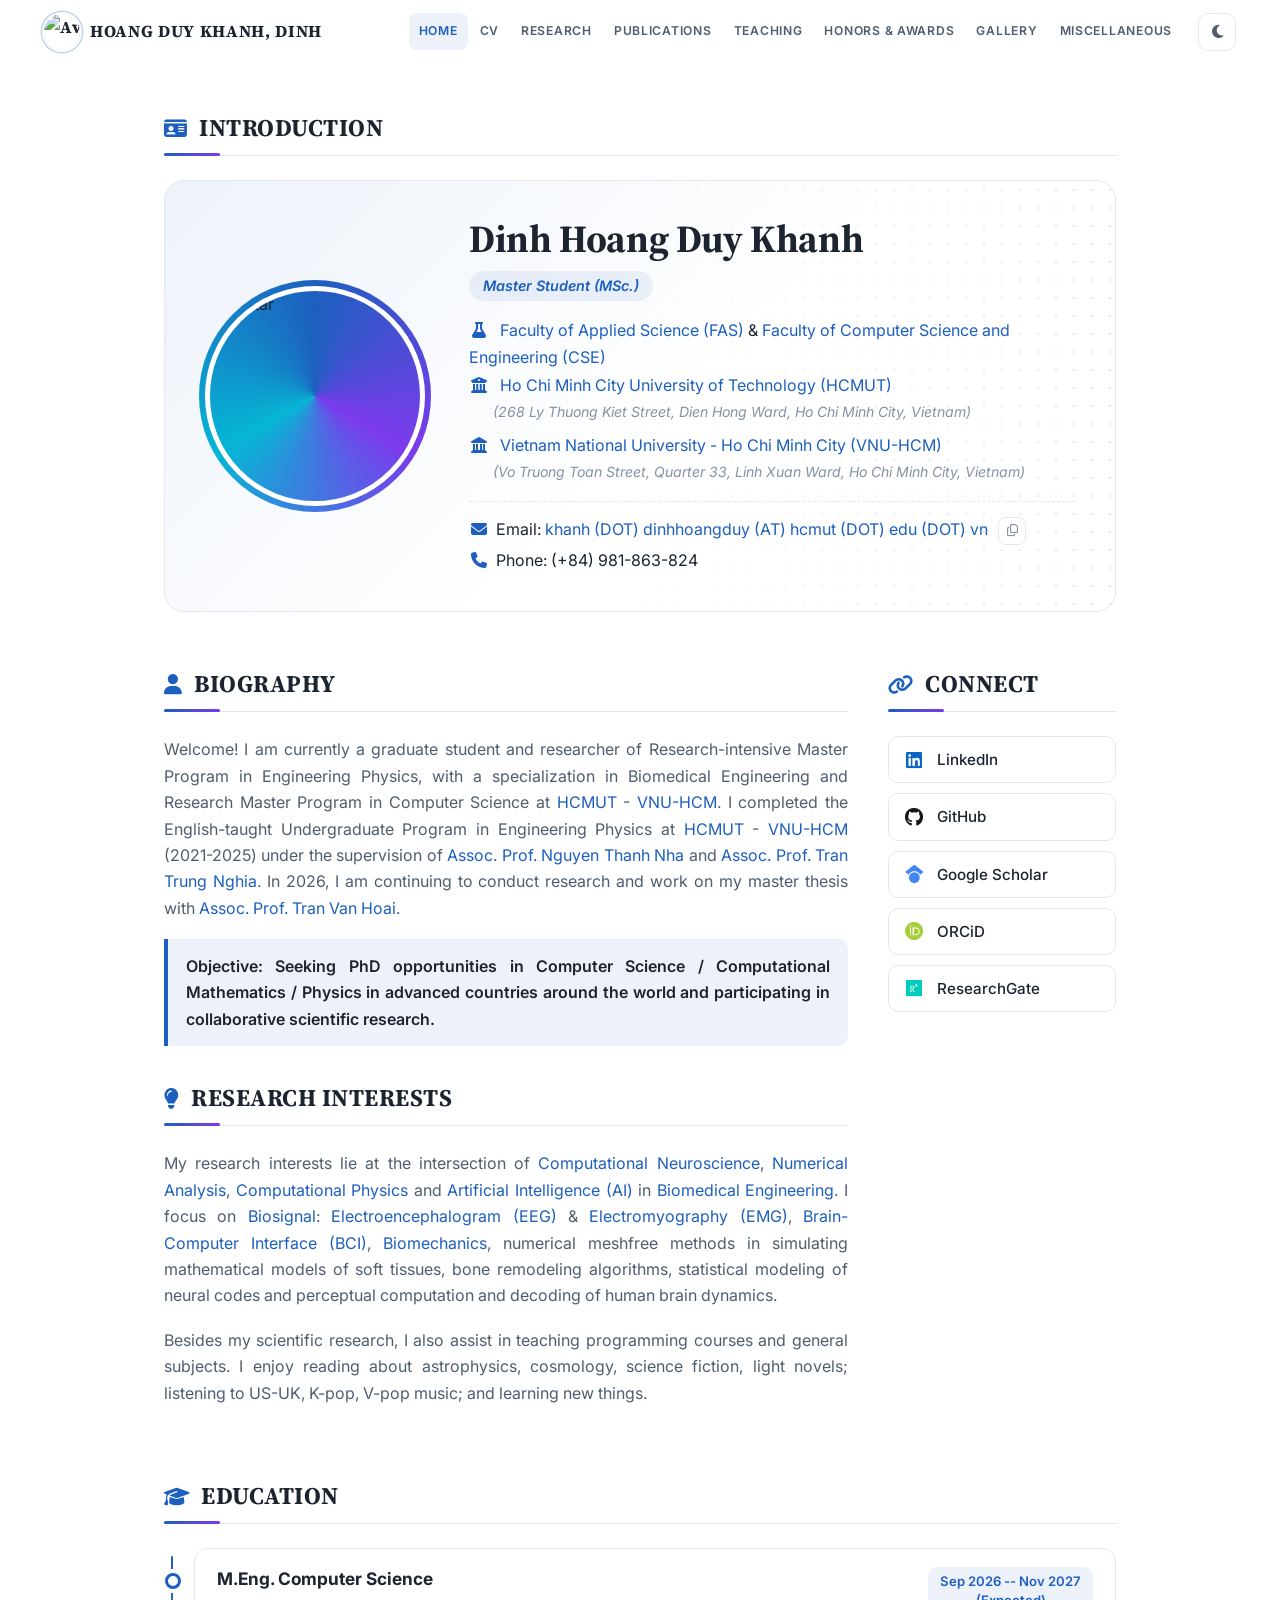
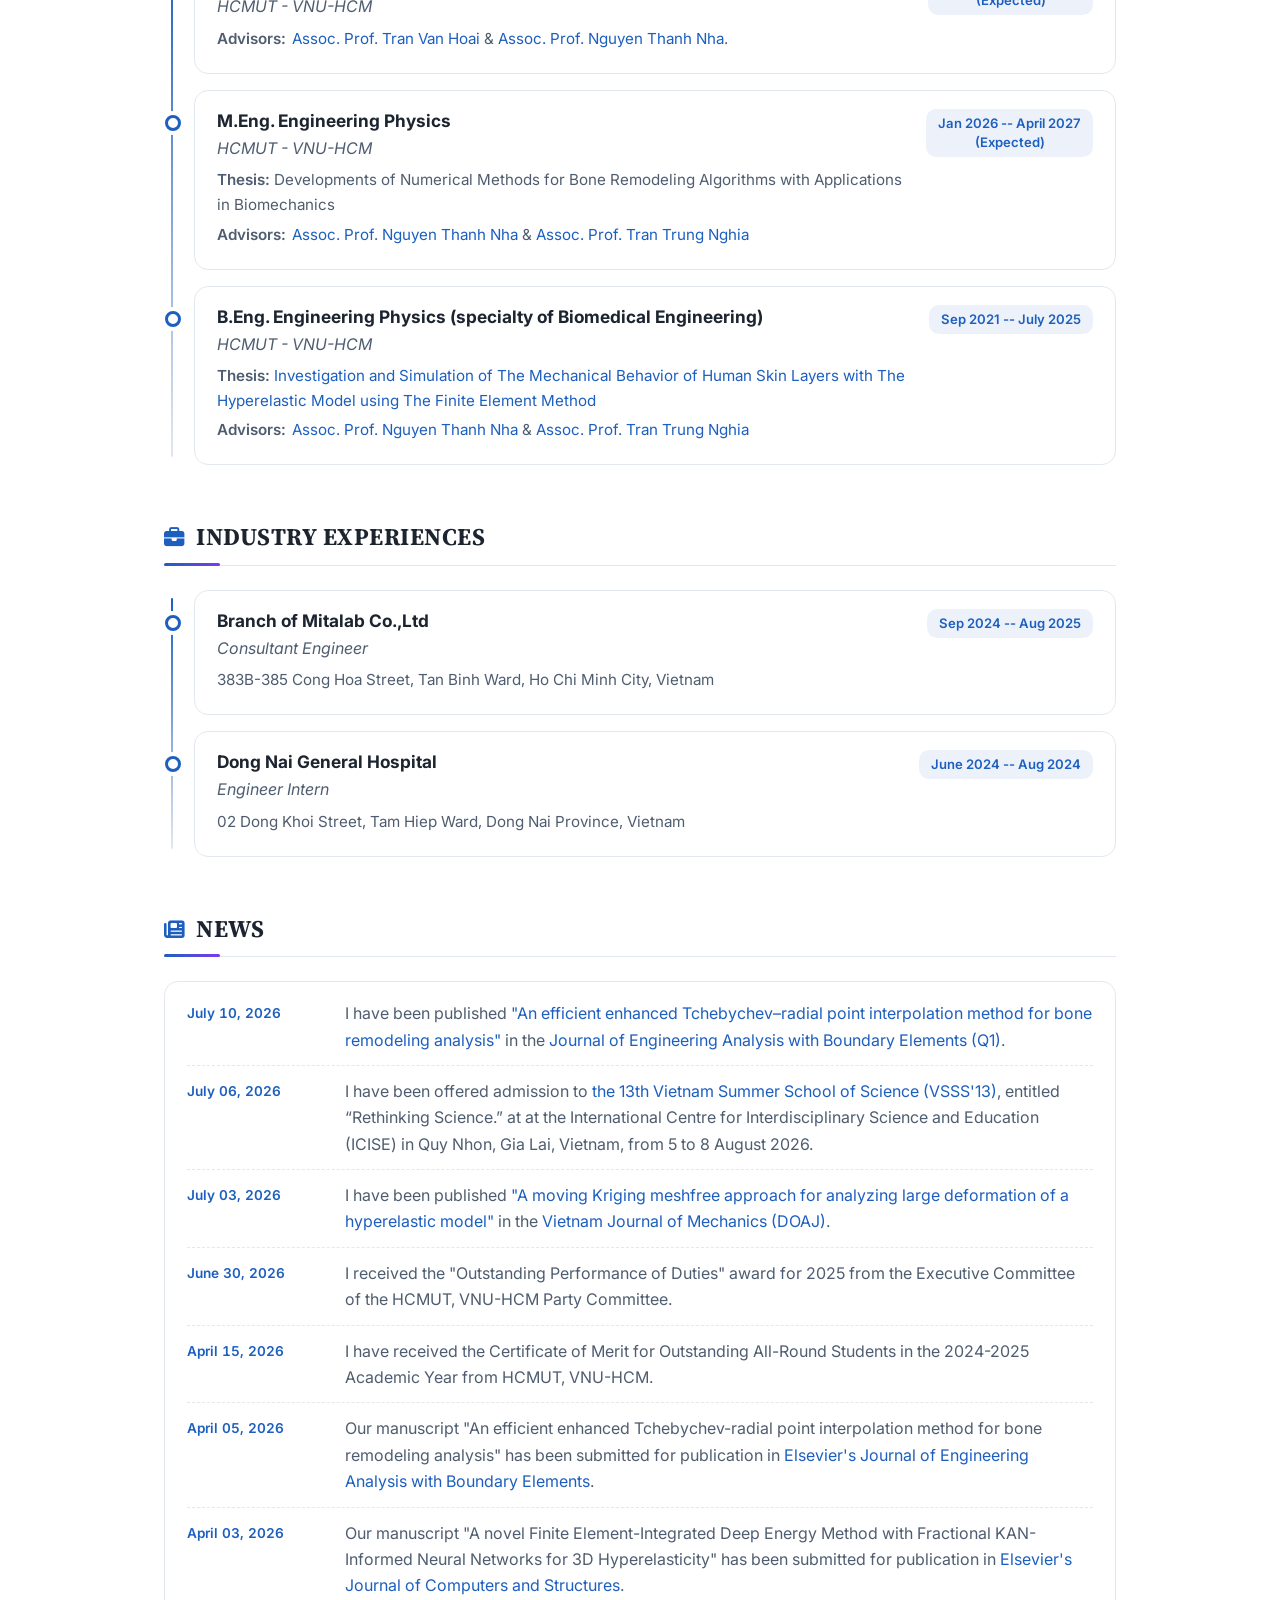
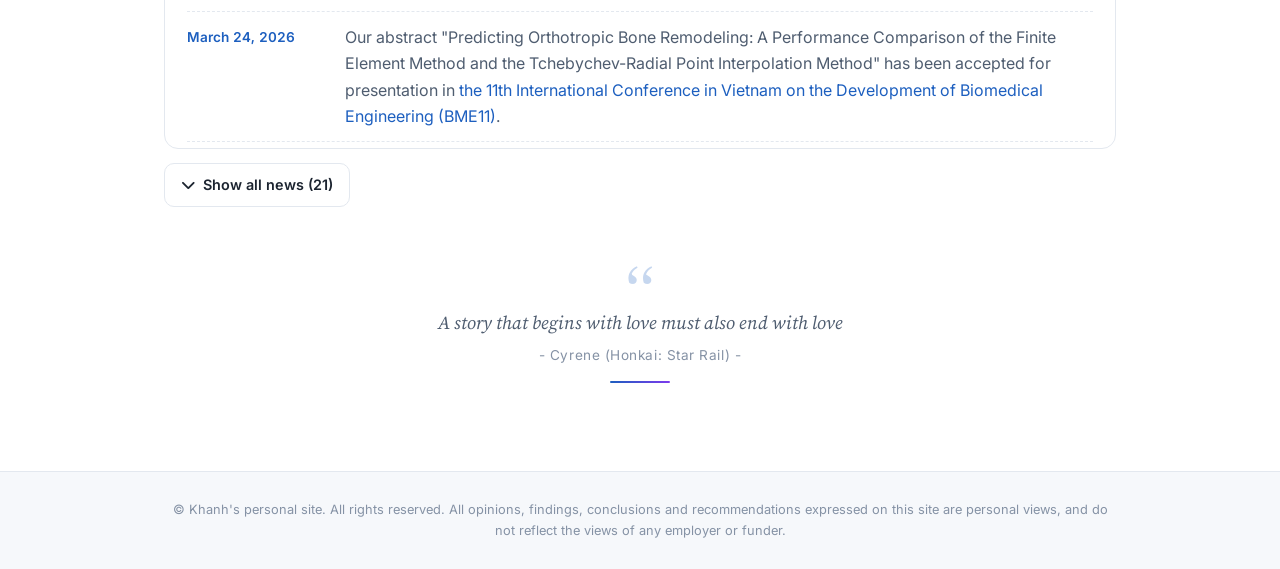
==== commit 89707c89: "Fix heading font consistency between research interests, biography, and education" ====
--- a/index.html
+++ b/index.html
@@ -59,7 +59,7 @@
     <main class="content">
 
         <section id="home" class="section">
-            <h2 class="section-title intro-title"><i class="fa-solid fa-id-card title-icon"></i><b>INTRODUCTION</b></h2>
+            <h2 class="section-title intro-title"><i class="fa-solid fa-id-card title-icon"></i>INTRODUCTION</h2>
             <div class="intro-container">
                 <div class="intro-avatar">
                     <img src="Images/Ava.jpg" alt="Avatar">
@@ -87,7 +87,7 @@
         <section id="biography" class="section">
             <div class="bio-container">
                 <div class="bio-left-content">
-                    <h3 class="bio-heading"><i class="fa-solid fa-user title-icon"></i><b>BIOGRAPHY</b></h3>
+                    <h3 class="bio-heading"><i class="fa-solid fa-user title-icon"></i>BIOGRAPHY</h3>
                     <p>
                         Welcome! I am currently a graduate student and researcher of Research-intensive Master Program in Engineering Physics, with a specialization in Biomedical Engineering and Research Master Program in Computer Science at <a href="https://hcmut.edu.vn/en">HCMUT</a> - <a href="https://vnuhcm.edu.vn/en"> VNU-HCM</a>.
                         I completed the English-taught Undergraduate Program in Engineering Physics at <a href="https://hcmut.edu.vn/en">HCMUT</a> - <a href="https://vnuhcm.edu.vn/en"> VNU-HCM</a> (2021-2025) under the supervision of <a href="https://fas.hcmut.edu.vn/personnel/nhanguyen">Assoc. Prof. Nguyen Thanh Nha</a>
@@ -98,7 +98,7 @@
                         <b>Objective: Seeking PhD opportunities in Computer Science / Computational Mathematics / Physics in advanced countries around the world and participating in collaborative scientific research.</b>
                     </p>
 
-                    <h3 class="bio-heading spaced"><i class="fa-solid fa-lightbulb title-icon"></i><b>RESEARCH INTERESTS</b></h3>
+                    <h3 class="bio-heading spaced"><i class="fa-solid fa-lightbulb title-icon"></i>RESEARCH INTERESTS</h3>
                     <p>
                         My research interests lie at the intersection of <a href="https://en.wikipedia.org/wiki/Computational_neuroscience">Computational Neuroscience</a>, <a href="https://en.wikipedia.org/wiki/Numerical_analysis">Numerical Analysis</a>,
                         <a href="https://en.wikipedia.org/wiki/Computational_physics">Computational Physics</a> and <a href="https://en.wikipedia.org/wiki/Artificial_intelligence">Artificial Intelligence (AI)</a> in <a href="https://en.wikipedia.org/wiki/Biomedical_engineering">Biomedical Engineering</a>.
@@ -113,7 +113,7 @@
                 </div>
 
                 <aside class="bio-right-connect">
-                    <h3 class="bio-heading"><i class="fa-solid fa-link title-icon"></i><b>CONNECT</b></h3>
+                    <h3 class="bio-heading"><i class="fa-solid fa-link title-icon"></i>CONNECT</h3>
                     <div class="social-links-list">
                         <a href="https://www.linkedin.com/in/dinhhoangduykhanh2003/" target="_blank" rel="noopener" class="social-item">
                             <i class="fab fa-linkedin brand-linkedin"></i> LinkedIn
--- a/style.css
+++ b/style.css
@@ -273,6 +273,16 @@
     text-transform: uppercase;
 }
 
+.section-title b,
+.section-title strong,
+.bio-heading b,
+.bio-heading strong {
+    font-family: inherit;
+    font-size: inherit;
+    font-weight: 700;
+    letter-spacing: inherit;
+}
+
 .section-title::after,
 .bio-heading::after {
     content: "";
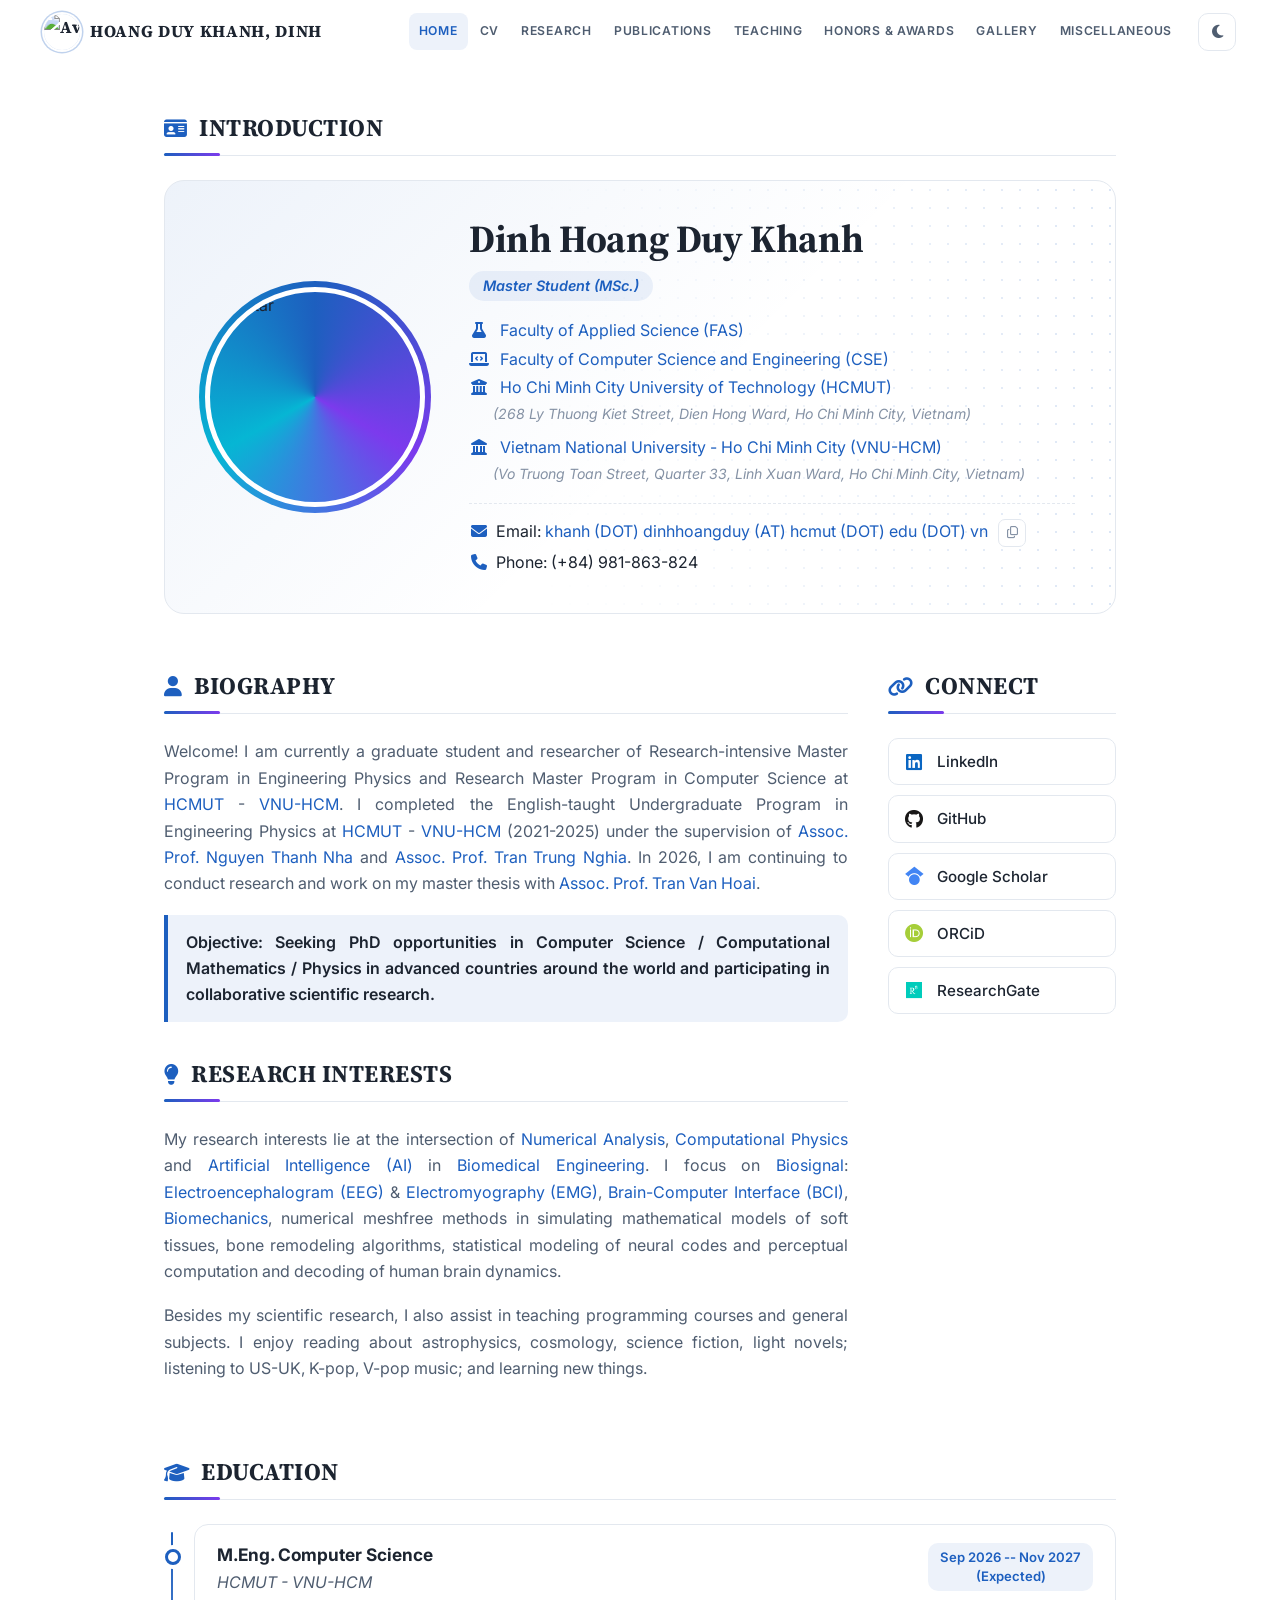
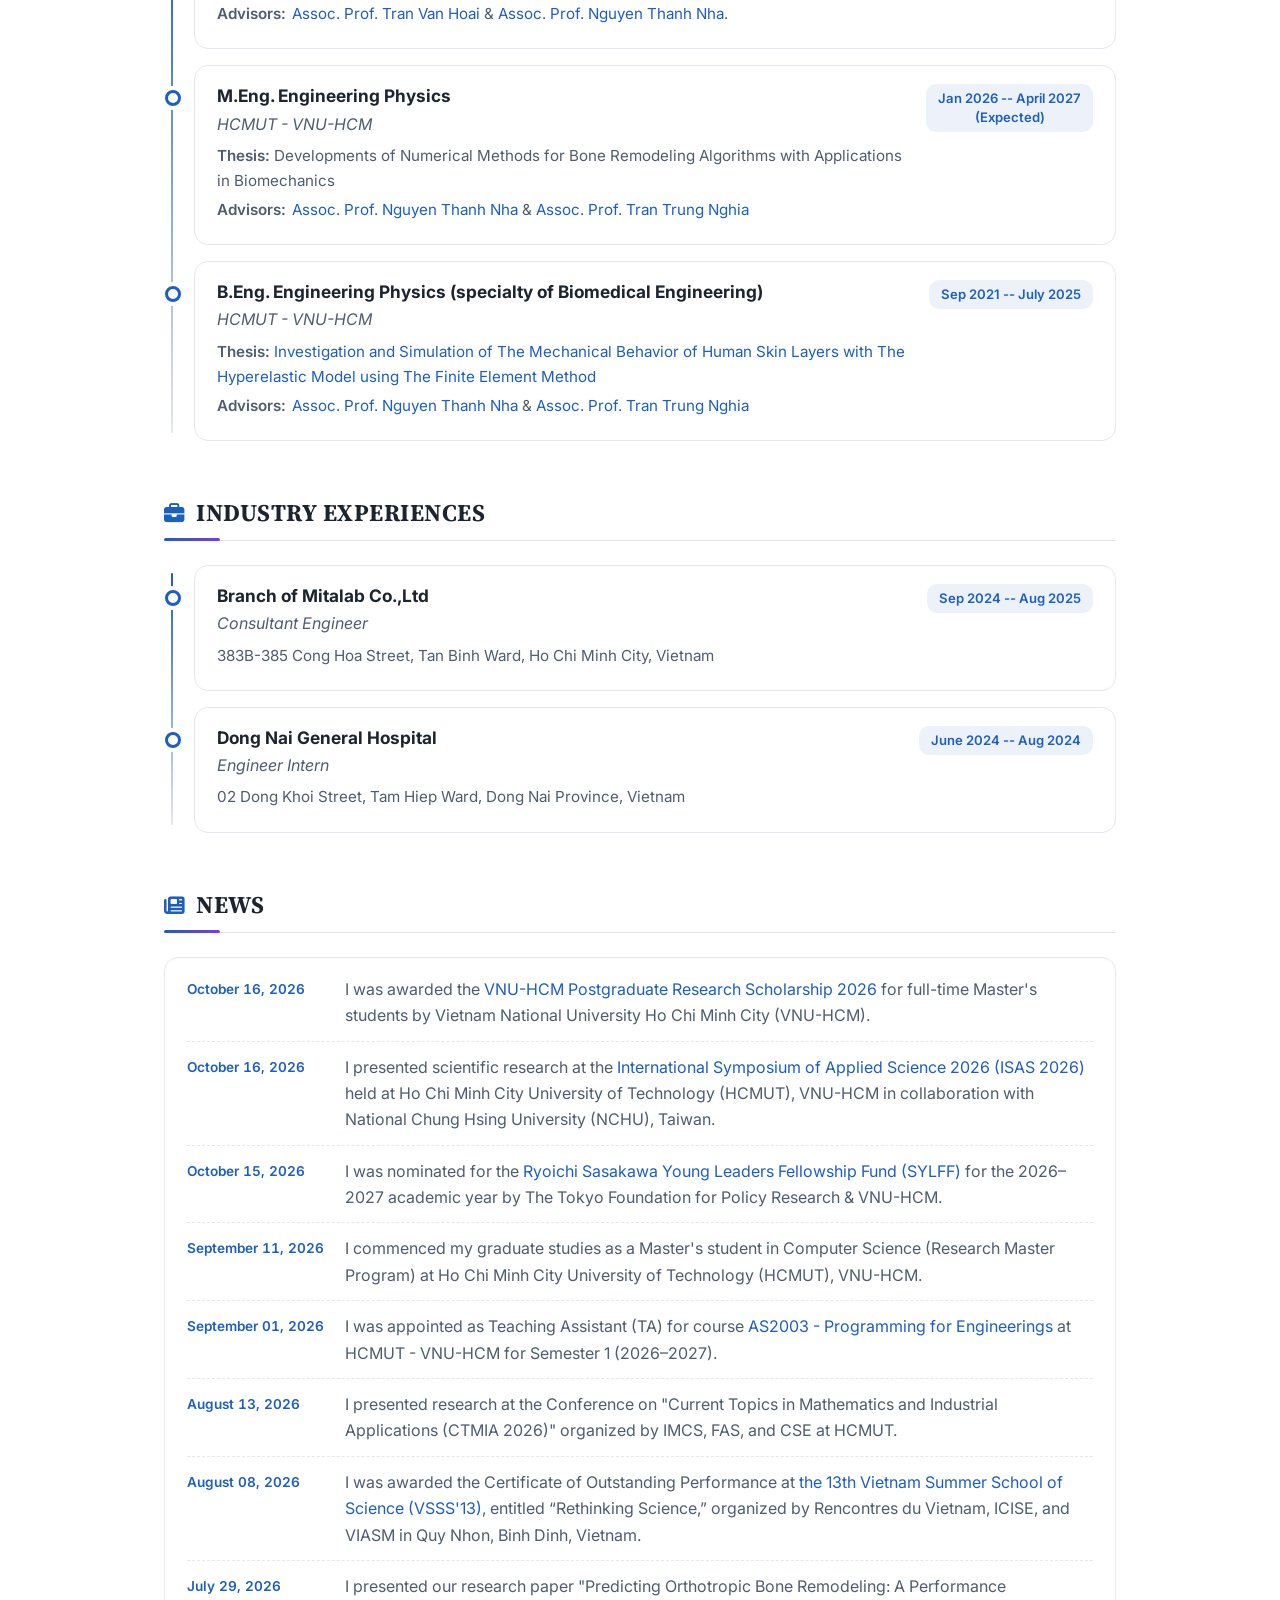
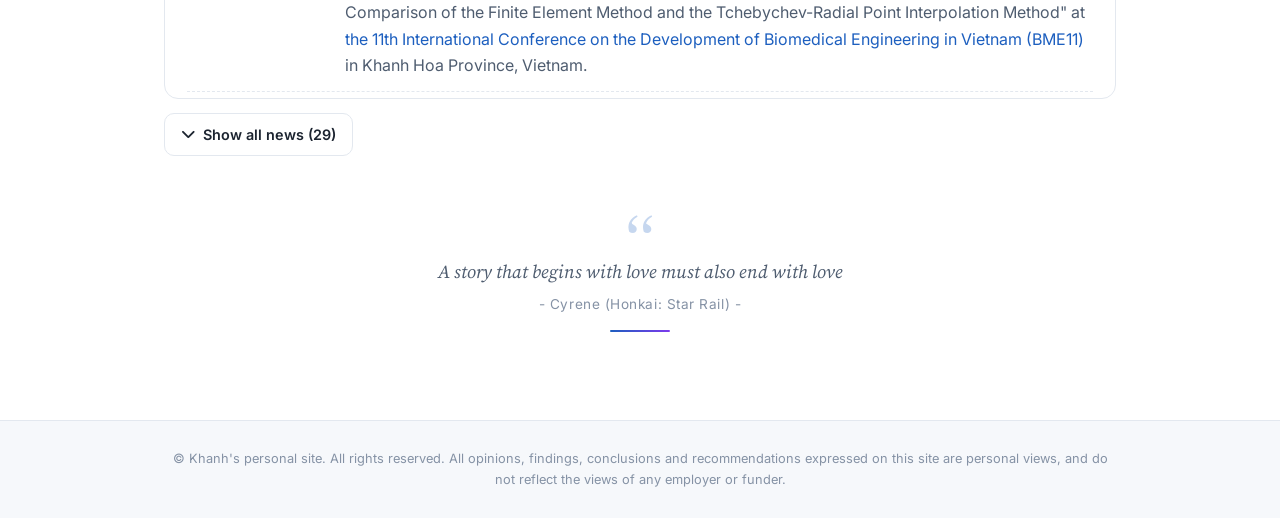
==== commit 7ebc978b: "Fix typos, add Da Vinci Code quote to gallery, update verified store links, split faculty affiliatio" ====
--- a/index.html
+++ b/index.html
@@ -67,7 +67,8 @@
                 <div class="intro-content">
                     <h1 class="hero-name">Dinh Hoang Duy Khanh</h1>
                     <p class="hero-role"><i>Master Student (MSc.)</i></p>
-                    <p><i class="fa-solid fa-flask icon"></i><a href="https://fas.hcmut.edu.vn/"> Faculty of Applied Science (FAS)</a> &amp; <a href="https://cse.hcmut.edu.vn/"> Faculty of Computer Science and Engineering (CSE)</a></p>
+                    <p><i class="fa-solid fa-flask icon"></i><a href="https://fas.hcmut.edu.vn/"> Faculty of Applied Science (FAS)</a></p>
+                    <p><i class="fa-solid fa-laptop-code icon"></i><a href="https://cse.hcmut.edu.vn/"> Faculty of Computer Science and Engineering (CSE)</a></p>
                     <p><i class="fa-solid fa-building-columns icon"></i><a href="https://hcmut.edu.vn/en"> Ho Chi Minh City University of Technology (HCMUT)</a></p>
                     <p class="addr"><i>(268 Ly Thuong Kiet Street, Dien Hong Ward, Ho Chi Minh City, Vietnam)</i></p>
                     <p><i class="fa-solid fa-landmark icon"></i><a href="https://vnuhcm.edu.vn/en"> Vietnam National University - Ho Chi Minh City (VNU-HCM)</a></p>
@@ -89,7 +90,7 @@
                 <div class="bio-left-content">
                     <h3 class="bio-heading"><i class="fa-solid fa-user title-icon"></i>BIOGRAPHY</h3>
                     <p>
-                        Welcome! I am currently a graduate student and researcher of Research-intensive Master Program in Engineering Physics, with a specialization in Biomedical Engineering and Research Master Program in Computer Science at <a href="https://hcmut.edu.vn/en">HCMUT</a> - <a href="https://vnuhcm.edu.vn/en"> VNU-HCM</a>.
+                        Welcome! I am currently a graduate student and researcher of Research-intensive Master Program in Engineering Physics and Research Master Program in Computer Science at <a href="https://hcmut.edu.vn/en">HCMUT</a> - <a href="https://vnuhcm.edu.vn/en"> VNU-HCM</a>.
                         I completed the English-taught Undergraduate Program in Engineering Physics at <a href="https://hcmut.edu.vn/en">HCMUT</a> - <a href="https://vnuhcm.edu.vn/en"> VNU-HCM</a> (2021-2025) under the supervision of <a href="https://fas.hcmut.edu.vn/personnel/nhanguyen">Assoc. Prof. Nguyen Thanh Nha</a>
                         and <a href="https://fas.hcmut.edu.vn/personnel/ttnghia">Assoc. Prof. Tran Trung Nghia</a>. In 2026, I am continuing to conduct research and work on my master thesis with  <a href="https://scholar.google.com.vn/citations?user=V-UZo0kAAAAJ&amp;hl=en">Assoc. Prof. Tran Van Hoai</a>.
                     </p>
@@ -100,7 +101,7 @@
 
                     <h3 class="bio-heading spaced"><i class="fa-solid fa-lightbulb title-icon"></i>RESEARCH INTERESTS</h3>
                     <p>
-                        My research interests lie at the intersection of <a href="https://en.wikipedia.org/wiki/Computational_neuroscience">Computational Neuroscience</a>, <a href="https://en.wikipedia.org/wiki/Numerical_analysis">Numerical Analysis</a>,
+                        My research interests lie at the intersection of <a href="https://en.wikipedia.org/wiki/Numerical_analysis">Numerical Analysis</a>,
                         <a href="https://en.wikipedia.org/wiki/Computational_physics">Computational Physics</a> and <a href="https://en.wikipedia.org/wiki/Artificial_intelligence">Artificial Intelligence (AI)</a> in <a href="https://en.wikipedia.org/wiki/Biomedical_engineering">Biomedical Engineering</a>.
                             I focus on <a href="https://en.wikipedia.org/wiki/Biosignal">Biosignal</a>: <a href="https://en.wikipedia.org/wiki/Electroencephalogram">Electroencephalogram (EEG)</a> &amp; <a href="https://en.wikipedia.org/wiki/Electromyography">Electromyography (EMG)</a>,
                             <a href="https://en.wikipedia.org/wiki/Brain%E2%80%93computer_interface">Brain-Computer Interface (BCI)</a>, <a href="https://en.wikipedia.org/wiki/Biomechanics">Biomechanics</a>, numerical meshfree methods in simulating mathematical models of soft tissues, bone remodeling algorithms,
--- a/style.css
+++ b/style.css
@@ -994,6 +994,14 @@
     margin-top: 10px;
 }
 
+.pub-badge-row {
+    display: flex;
+    flex-wrap: wrap;
+    align-items: center;
+    gap: 6px;
+    margin-bottom: 8px;
+}
+
 .pub-badge,
 .btn-square {
     display: inline-flex;
@@ -1002,20 +1010,113 @@
     padding: 2px 9px;
     border-radius: 6px;
     font-size: 0.72rem;
+    line-height: 1.6;
+}
+
+.pub-badge {
+    font-weight: 600;
+    white-space: nowrap;
+    border: 1px solid transparent;
+}
+
+/* Category & Type badges */
+.pub-badge--journal {
+    background: var(--accent-soft);
+    color: var(--accent);
+    border-color: rgba(37, 99, 235, 0.25);
+    font-weight: 700;
+    letter-spacing: 0.03em;
+}
+
+.pub-badge--conference {
+    background: var(--teal-soft);
+    color: var(--teal);
+    border-color: rgba(13, 148, 136, 0.25);
+    font-weight: 700;
+    letter-spacing: 0.03em;
+}
+
+.pub-badge--competition {
+    background: var(--amber-soft);
+    color: var(--amber);
+    border-color: rgba(217, 119, 6, 0.25);
+    font-weight: 700;
+    letter-spacing: 0.03em;
+}
+
+/* Review / Publication Status badge */
+.pub-badge--submission {
+    background: rgba(220, 38, 38, 0.09);
+    color: #dc2626;
+    border-color: rgba(220, 38, 38, 0.28);
+    font-weight: 600;
+}
+
+/* Indexing & Publisher badges */
+.pub-badge--publisher {
+    background: var(--surface-2);
+    color: var(--text);
+    border-color: var(--border);
+    font-weight: 600;
+}
+
+/* Impact Metrics & Journal Metrics */
+.pub-badge--metric {
+    background: rgba(16, 185, 129, 0.10);
+    color: #059669;
+    border-color: rgba(16, 185, 129, 0.28);
+    font-weight: 600;
+}
+
+/* Competition Awards */
+.pub-badge--award {
+    background: rgba(245, 158, 11, 0.12);
+    color: #b45309;
+    border-color: rgba(245, 158, 11, 0.3);
+    font-weight: 600;
+}
+
+/* Topic & Domain badges */
+.pub-badge--topic {
+    background: var(--surface);
+    color: var(--text-muted);
+    border-color: var(--border);
+    font-size: 0.70rem;
+    font-weight: 500;
+    transition: all 0.2s ease;
+}
+
+.pub-badge--topic:hover {
+    color: var(--accent);
+    border-color: var(--accent);
+    background: var(--accent-soft);
+}
+
+[data-theme="dark"] .pub-badge--submission {
+    background: rgba(239, 68, 68, 0.18);
+    color: #f87171;
+    border-color: rgba(239, 68, 68, 0.35);
+}
+
+[data-theme="dark"] .pub-badge--metric {
+    background: rgba(16, 185, 129, 0.18);
+    color: #34d399;
+    border-color: rgba(16, 185, 129, 0.35);
+}
+
+[data-theme="dark"] .pub-badge--award {
+    background: rgba(245, 158, 11, 0.18);
+    color: #fbbf24;
+    border-color: rgba(245, 158, 11, 0.35);
+}
+
+.btn-square {
+    border: 1px solid var(--border);
+    color: var(--text-muted);
+    background: transparent;
     font-weight: 700;
     letter-spacing: 0.05em;
     text-transform: uppercase;
-    line-height: 1.6;
-}
-
-.pub-badge--journal { background: var(--accent-soft); color: var(--accent); }
-.pub-badge--conference { background: var(--teal-soft); color: var(--teal); }
-.pub-badge--competition { background: var(--amber-soft); color: var(--amber); }
-
-.btn-square {
-    border: 1px solid var(--border);
-    color: var(--text-muted);
-    background: transparent;
     transition: all 0.2s ease;
 }
 
@@ -1195,6 +1296,30 @@
     line-height: 1.35;
     color: var(--text);
     margin: 0 0 10px;
+}
+
+.teaching-title a {
+    color: inherit;
+    text-decoration: none;
+    transition: color 0.2s ease;
+}
+
+.teaching-title a:hover {
+    color: var(--accent);
+    text-decoration: none;
+}
+
+.title-ext-link {
+    font-size: 0.65em;
+    margin-left: 6px;
+    opacity: 0.55;
+    vertical-align: 0.1em;
+    transition: opacity 0.2s ease;
+}
+
+.teaching-title a:hover .title-ext-link {
+    opacity: 1;
+    color: var(--accent);
 }
 
 .course-code {
@@ -1410,8 +1535,40 @@
     box-shadow: var(--shadow-sm);
 }
 
-.book-list li b {
-    color: var(--text);
+.book-card-inner {
+    display: flex;
+    align-items: center;
+    justify-content: space-between;
+    gap: 16px;
+    flex-wrap: wrap;
+}
+
+.book-meta {
+    flex: 1 1 300px;
+}
+
+.book-title {
+    font-family: var(--font-serif);
+    font-size: 1.05rem;
+    font-weight: 700;
+    color: var(--text);
+    margin: 0 0 4px;
+}
+
+.book-author {
+    font-size: 0.88rem;
+    color: var(--text-muted);
+    margin: 0;
+}
+
+.book-publisher {
+    color: var(--text-soft);
+    font-size: 0.82rem;
+}
+
+.book-action {
+    display: flex;
+    align-items: center;
 }
 
 /* =========================================
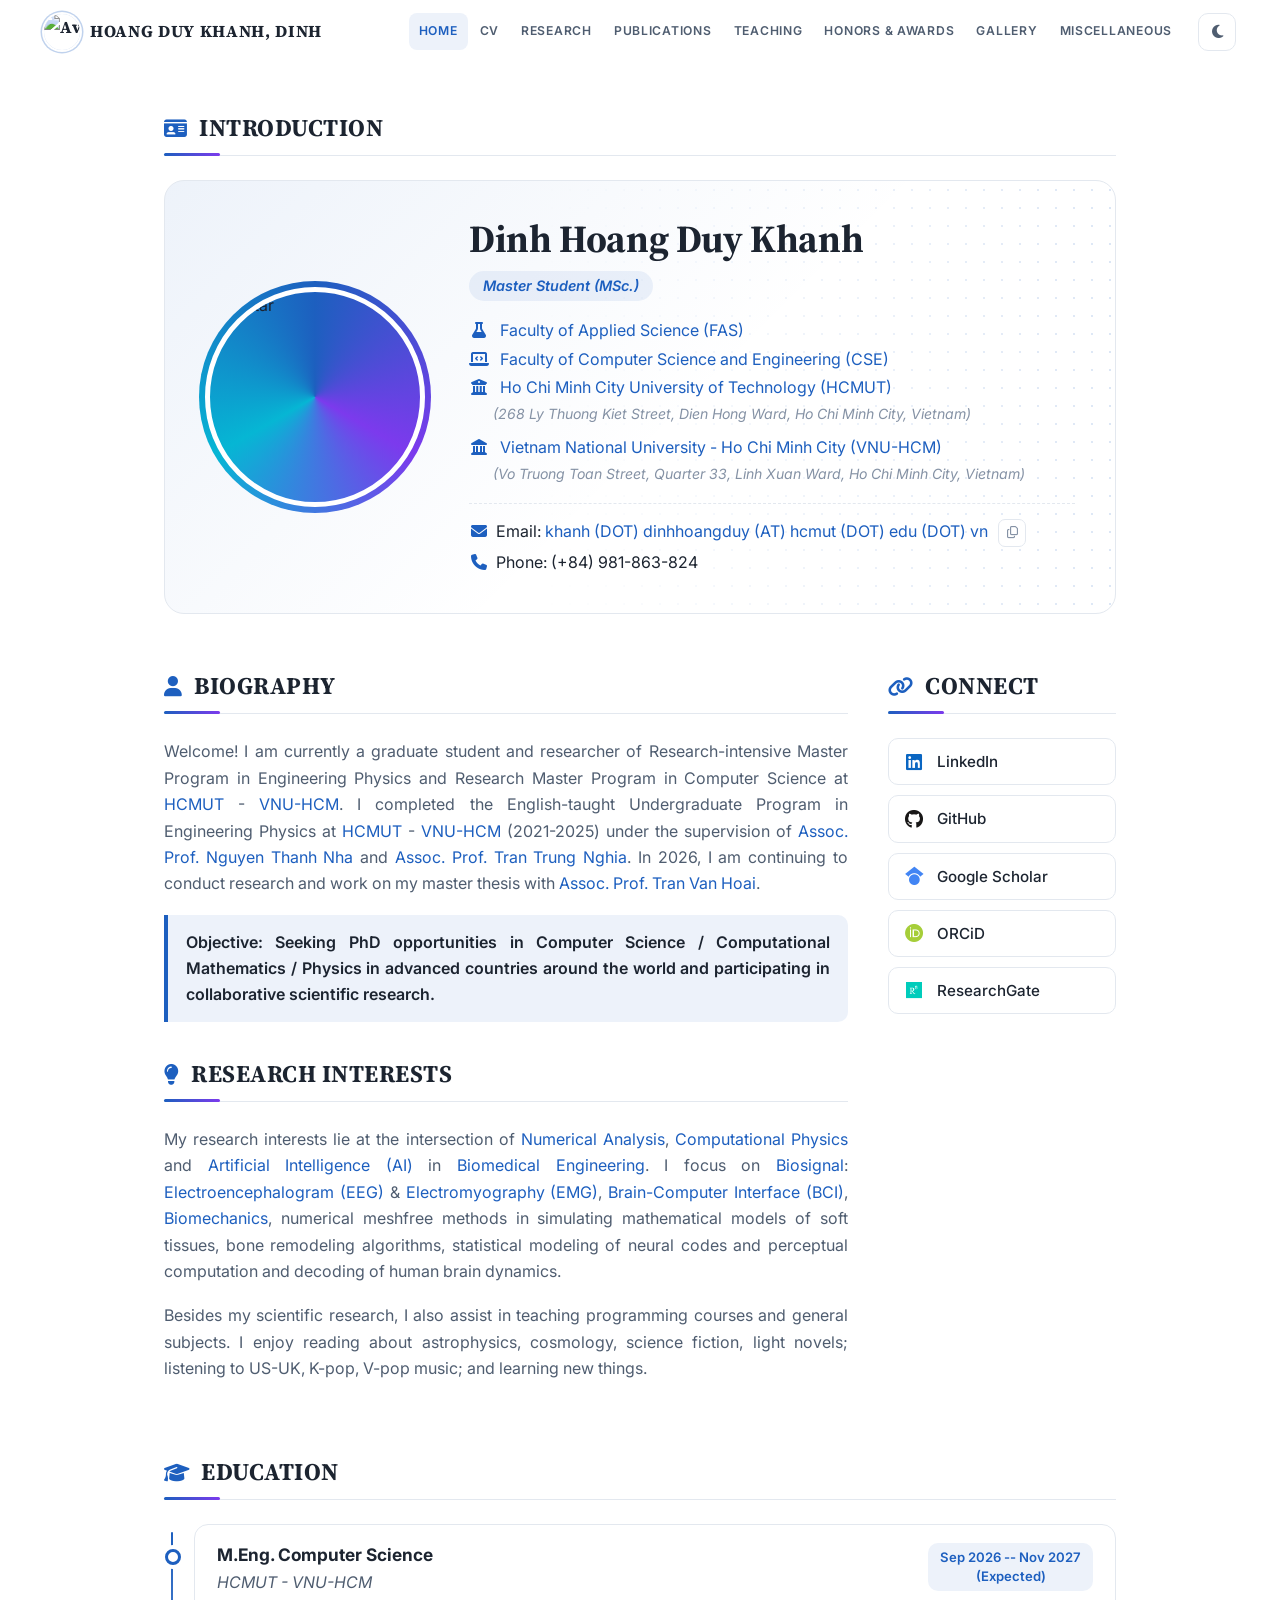
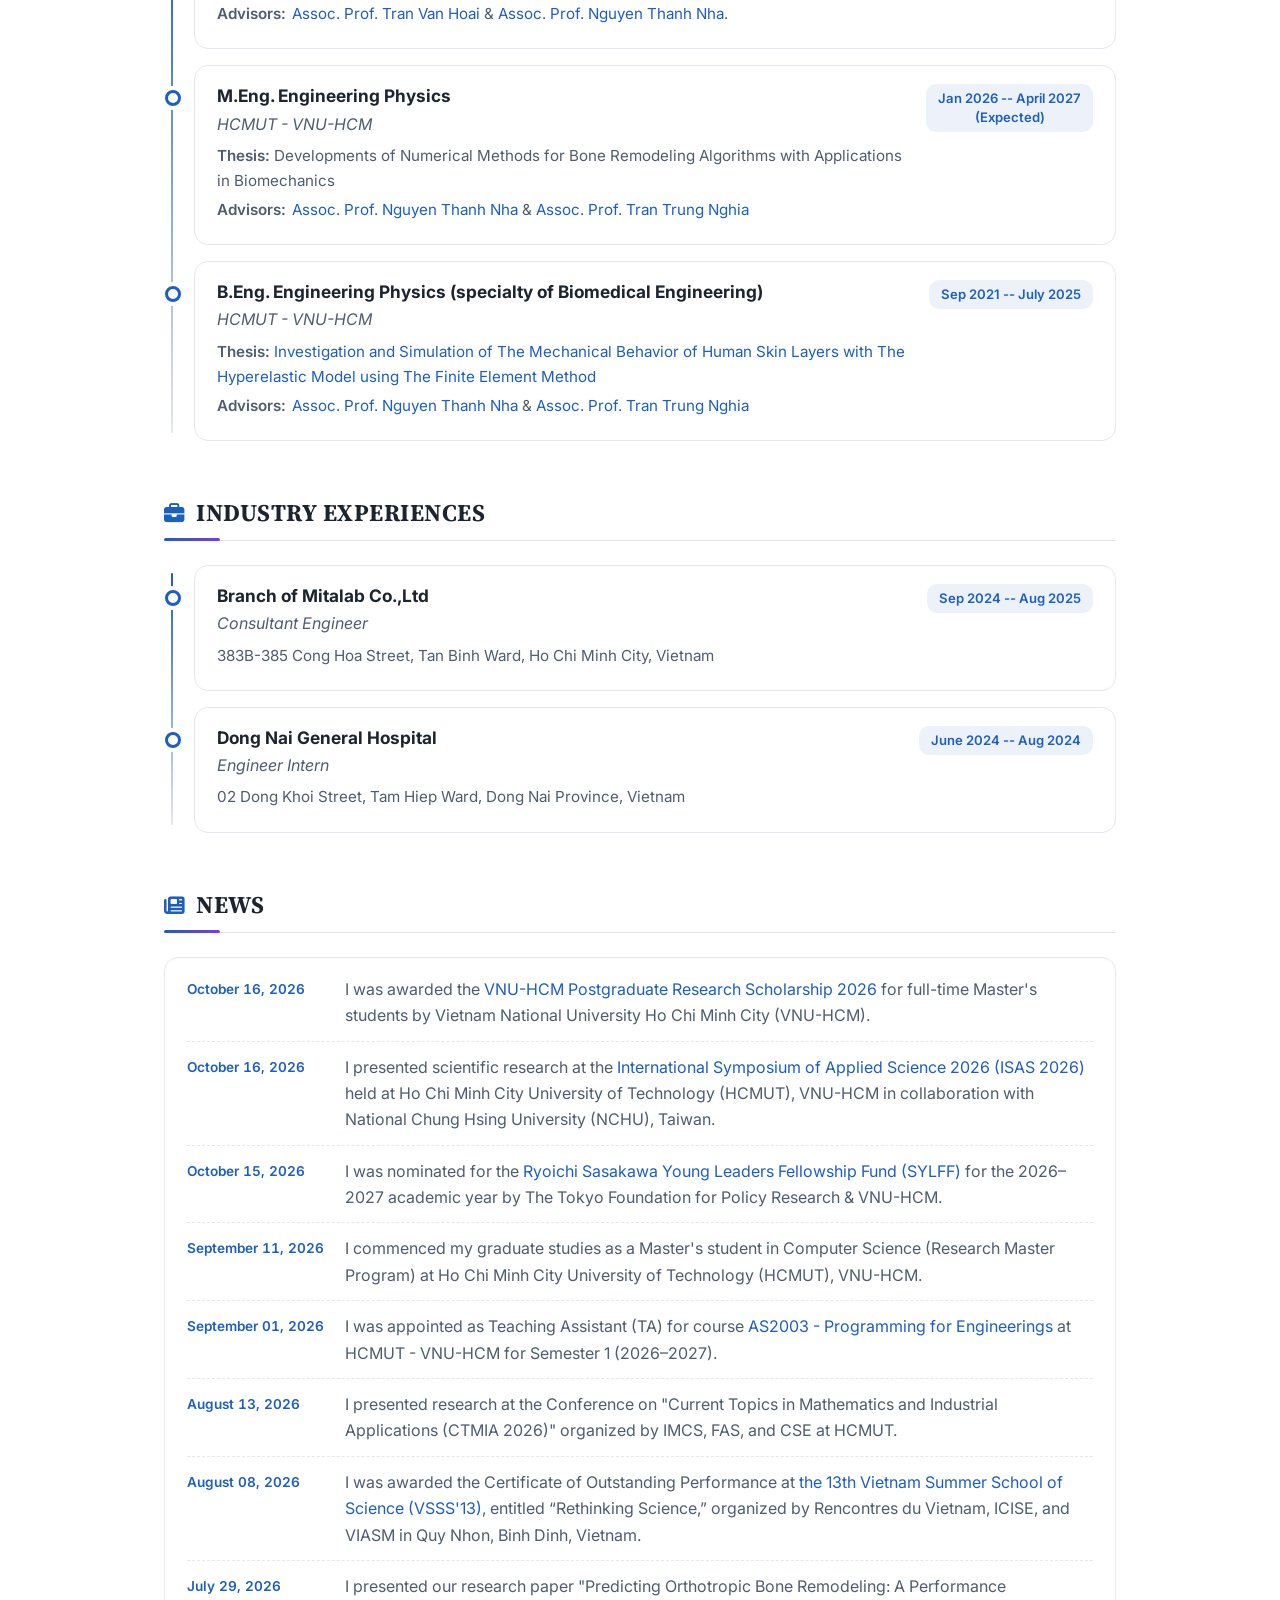
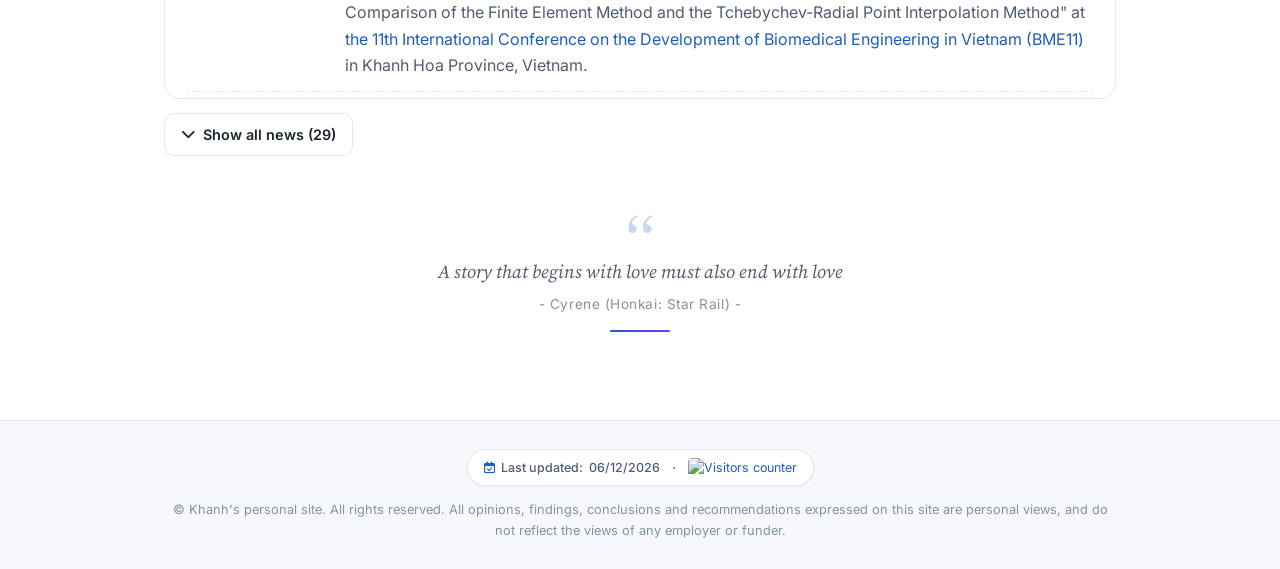
==== commit 733273bb: "Add Last updated date (dd/mm/yyyy) and real-time visitor counter badge across all page footers" ====
--- a/index.html
+++ b/index.html
@@ -241,6 +241,15 @@
 
     <footer class="site-footer">
         <div class="footer-inner">
+            <div class="footer-stats">
+                <span class="footer-updated"><i class="fa-regular fa-calendar-check"></i> Last updated: <span class="last-updated-text">29/10/2026</span></span>
+                <span class="footer-sep">&middot;</span>
+                <span class="footer-visitors">
+                    <a href="https://hits.sh/khanhhoangduydinh.github.io/" target="_blank" rel="noopener" title="Total visitors">
+                        <img src="https://hits.sh/khanhhoangduydinh.github.io.svg?style=flat-square&label=Visitors&color=2563eb" alt="Visitors counter" class="visitor-badge" loading="lazy">
+                    </a>
+                </span>
+            </div>
             <p>&copy; Khanh's personal site. All rights reserved. All opinions, findings, conclusions and recommendations expressed on this site are personal views, and do not reflect the views of any employer or funder.</p>
         </div>
     </footer>
--- a/style.css
+++ b/style.css
@@ -779,6 +779,56 @@
     text-align: center;
 }
 
+.footer-stats {
+    display: inline-flex;
+    align-items: center;
+    justify-content: center;
+    flex-wrap: wrap;
+    gap: 12px;
+    margin-bottom: 14px;
+    padding: 6px 16px;
+    border-radius: 999px;
+    background: var(--surface);
+    border: 1px solid var(--border);
+    font-size: 0.78rem;
+    color: var(--text-muted);
+    box-shadow: var(--shadow-sm);
+}
+
+.footer-updated {
+    display: inline-flex;
+    align-items: center;
+    gap: 6px;
+    font-weight: 500;
+}
+
+.footer-updated i {
+    color: var(--accent);
+}
+
+.footer-sep {
+    color: var(--border-strong);
+    font-size: 0.9rem;
+}
+
+.footer-visitors {
+    display: inline-flex;
+    align-items: center;
+    gap: 6px;
+}
+
+.visitor-badge {
+    height: 20px;
+    vertical-align: middle;
+    border-radius: 4px;
+    display: inline-block;
+    transition: transform 0.2s ease, opacity 0.2s ease;
+}
+
+.visitor-badge:hover {
+    transform: scale(1.05);
+}
+
 .back-to-top {
     position: fixed;
     right: 24px;
@@ -1209,7 +1259,8 @@
     gap: 12px;
 }
 
-.research-project-img img {
+.research-project-img img,
+.research-img-wrapper img {
     width: 100%;
     border-radius: 10px;
     border: 1px solid var(--border);
@@ -1218,7 +1269,8 @@
     transition: transform 0.3s ease, box-shadow 0.3s ease;
 }
 
-.research-project-img img:hover {
+.research-project-img img:hover,
+.research-img-wrapper img:hover {
     transform: scale(1.02);
     box-shadow: var(--shadow-md);
 }
@@ -1279,6 +1331,80 @@
 
 .research-bullet-list li b {
     color: var(--text);
+}
+
+.research-img-caption {
+    font-size: 0.72rem;
+    color: var(--text-muted);
+    text-align: center;
+    margin-top: 4px;
+    margin-bottom: 8px;
+    font-style: italic;
+    line-height: 1.35;
+}
+
+.research-related-papers {
+    margin-top: 16px;
+    padding-top: 14px;
+    border-top: 1px dashed var(--border);
+}
+
+.research-related-title {
+    font-size: 0.78rem;
+    font-weight: 700;
+    text-transform: uppercase;
+    letter-spacing: 0.08em;
+    color: var(--accent);
+    margin: 0 0 10px;
+    display: flex;
+    align-items: center;
+    gap: 6px;
+}
+
+.research-paper-list {
+    list-style: none;
+    padding: 0;
+    margin: 0;
+    display: flex;
+    flex-direction: column;
+    gap: 8px;
+}
+
+.research-paper-item {
+    font-size: 0.85rem;
+    line-height: 1.45;
+    color: var(--text-muted);
+    padding-left: 16px;
+    position: relative;
+}
+
+.research-paper-item::before {
+    content: "▸";
+    position: absolute;
+    left: 0;
+    top: 0;
+    color: var(--accent);
+    font-weight: bold;
+}
+
+.research-paper-item a {
+    color: var(--text);
+    font-weight: 600;
+    text-decoration: none;
+    transition: color 0.2s ease;
+}
+
+.research-paper-item a:hover {
+    color: var(--accent);
+    text-decoration: underline;
+}
+
+.research-paper-item .paper-venue {
+    font-style: italic;
+    color: var(--text-muted);
+    font-size: 0.78rem;
+    display: block;
+    margin-top: 1px;
 }
 
 /* =========================================
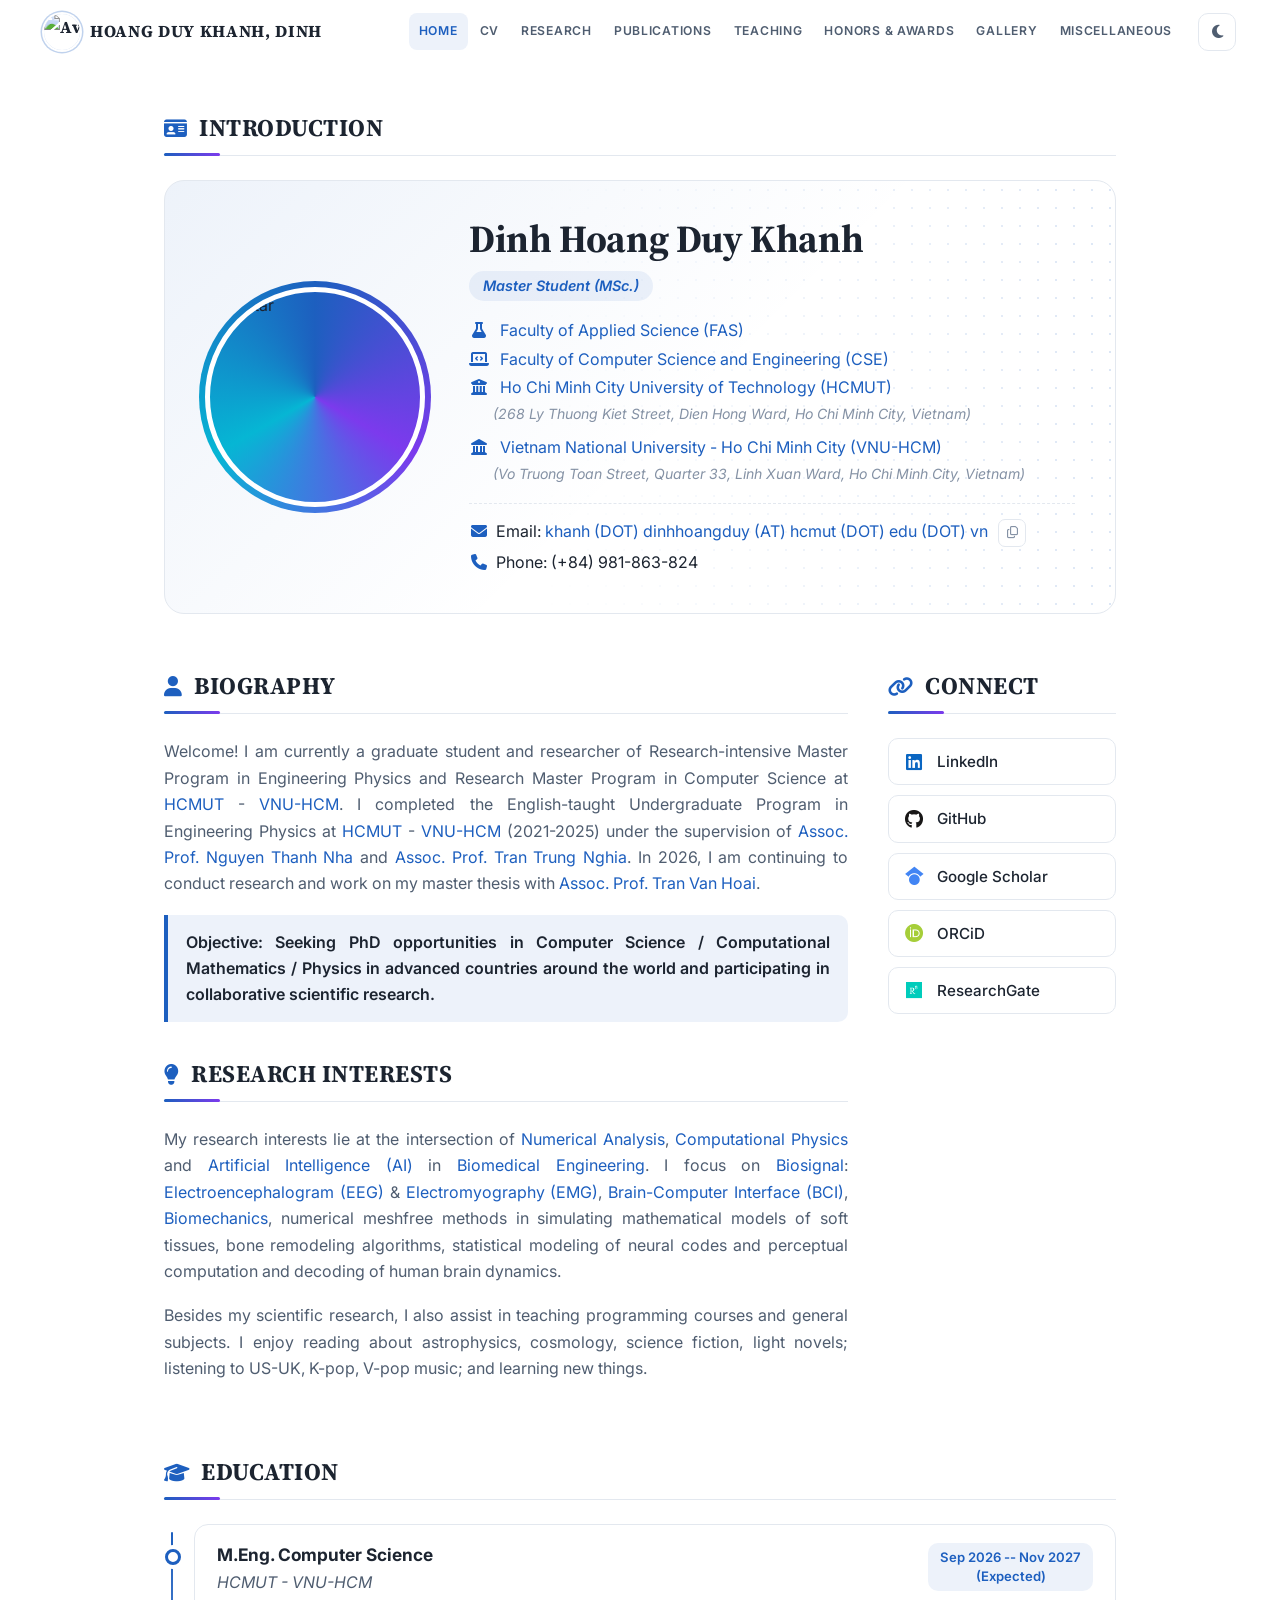
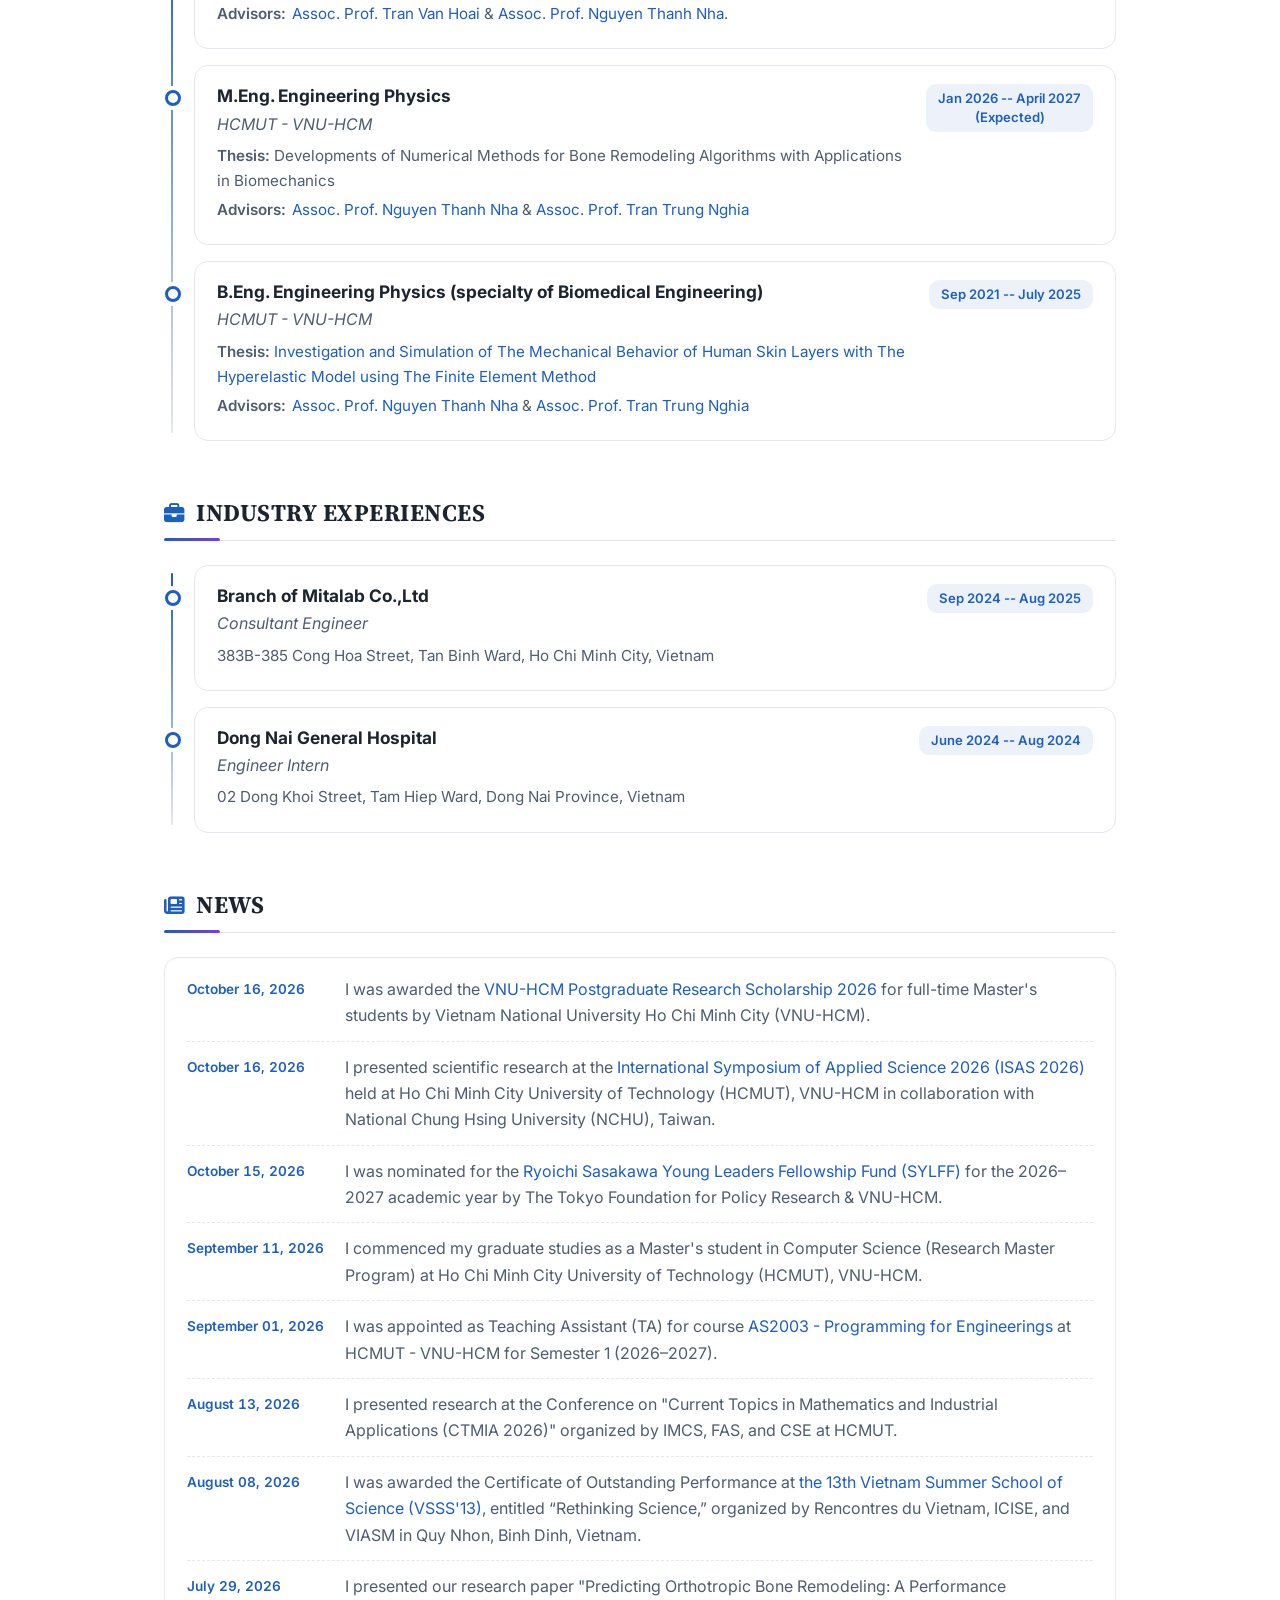
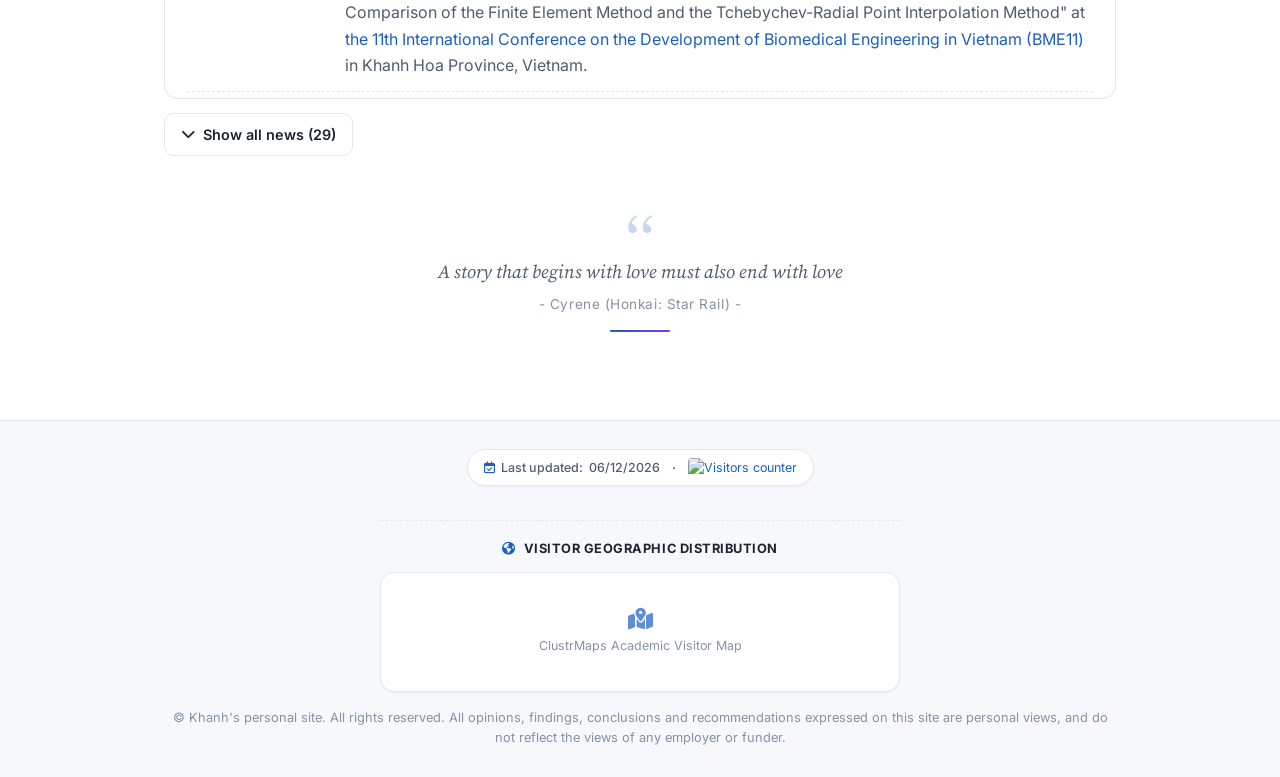
==== commit b043c8d0: "Configure Google Analytics 4 (GA4) module and ClustrMaps visitor map widget architecture" ====
--- a/index.html
+++ b/index.html
@@ -250,6 +250,17 @@
                     </a>
                 </span>
             </div>
+
+            <div class="footer-map-section">
+                <h4 class="footer-map-heading"><i class="fa-solid fa-earth-americas"></i> Visitor Geographic Distribution</h4>
+                <div class="footer-map-card" id="clustrmaps-widget">
+                    <div class="footer-map-placeholder">
+                        <i class="fa-solid fa-map-location-dot"></i>
+                        <span>ClustrMaps Academic Visitor Map</span>
+                    </div>
+                </div>
+            </div>
+
             <p>&copy; Khanh's personal site. All rights reserved. All opinions, findings, conclusions and recommendations expressed on this site are personal views, and do not reflect the views of any employer or funder.</p>
         </div>
     </footer>
--- a/style.css
+++ b/style.css
@@ -829,6 +829,60 @@
     transform: scale(1.05);
 }
 
+.footer-map-section {
+    margin: 20px auto 16px;
+    padding-top: 18px;
+    border-top: 1px dashed var(--border);
+    max-width: 520px;
+    width: 100%;
+}
+
+.footer-map-heading {
+    font-size: 0.80rem;
+    font-weight: 700;
+    color: var(--text);
+    margin-bottom: 12px;
+    display: flex;
+    align-items: center;
+    justify-content: center;
+    gap: 8px;
+    letter-spacing: 0.04em;
+    text-transform: uppercase;
+}
+
+.footer-map-heading i {
+    color: var(--accent);
+}
+
+.footer-map-card {
+    min-height: 120px;
+    display: flex;
+    align-items: center;
+    justify-content: center;
+    background: var(--surface);
+    border: 1px solid var(--border);
+    border-radius: var(--radius);
+    padding: 12px;
+    box-shadow: var(--shadow-sm);
+    width: 100%;
+    overflow: hidden;
+}
+
+.footer-map-placeholder {
+    font-size: 0.78rem;
+    color: var(--text-faint);
+    text-align: center;
+    padding: 12px;
+}
+
+.footer-map-placeholder i {
+    font-size: 1.4rem;
+    display: block;
+    margin-bottom: 6px;
+    color: var(--accent);
+    opacity: 0.7;
+}
+
 .back-to-top {
     position: fixed;
     right: 24px;
